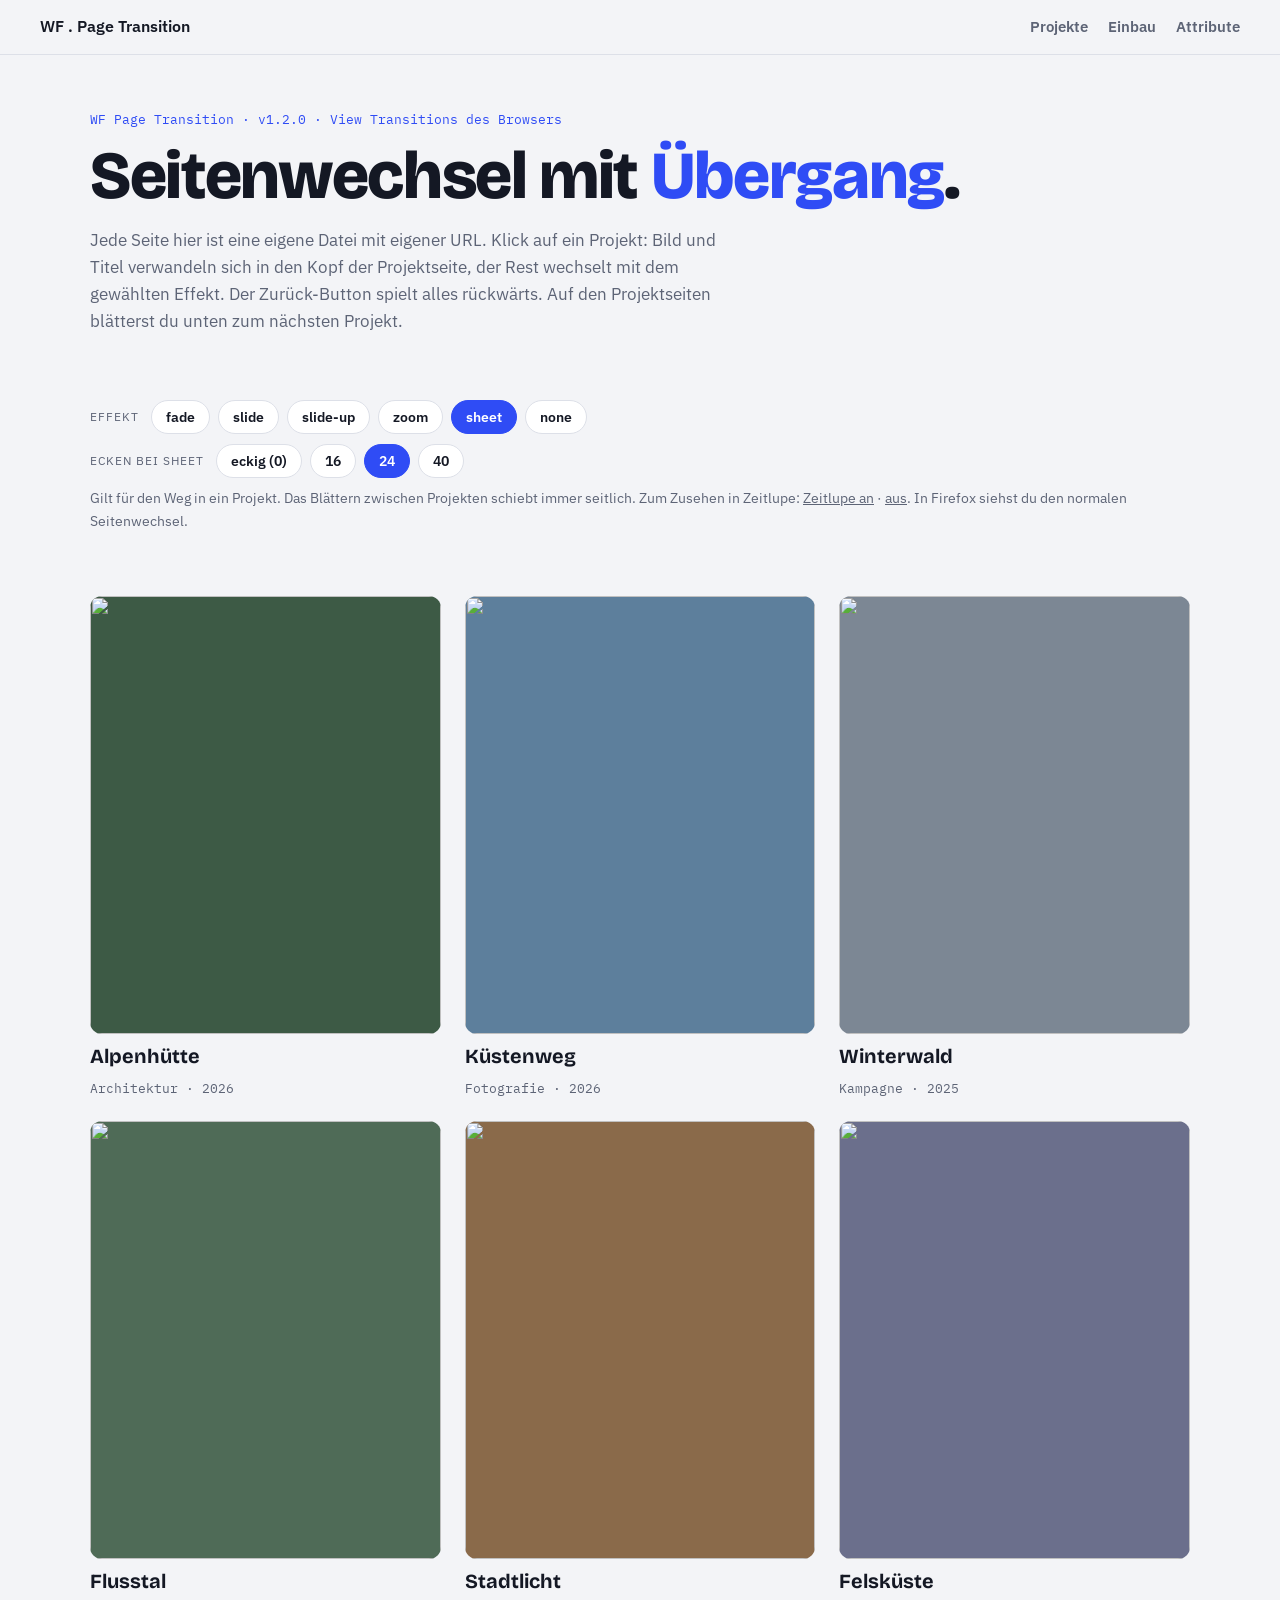
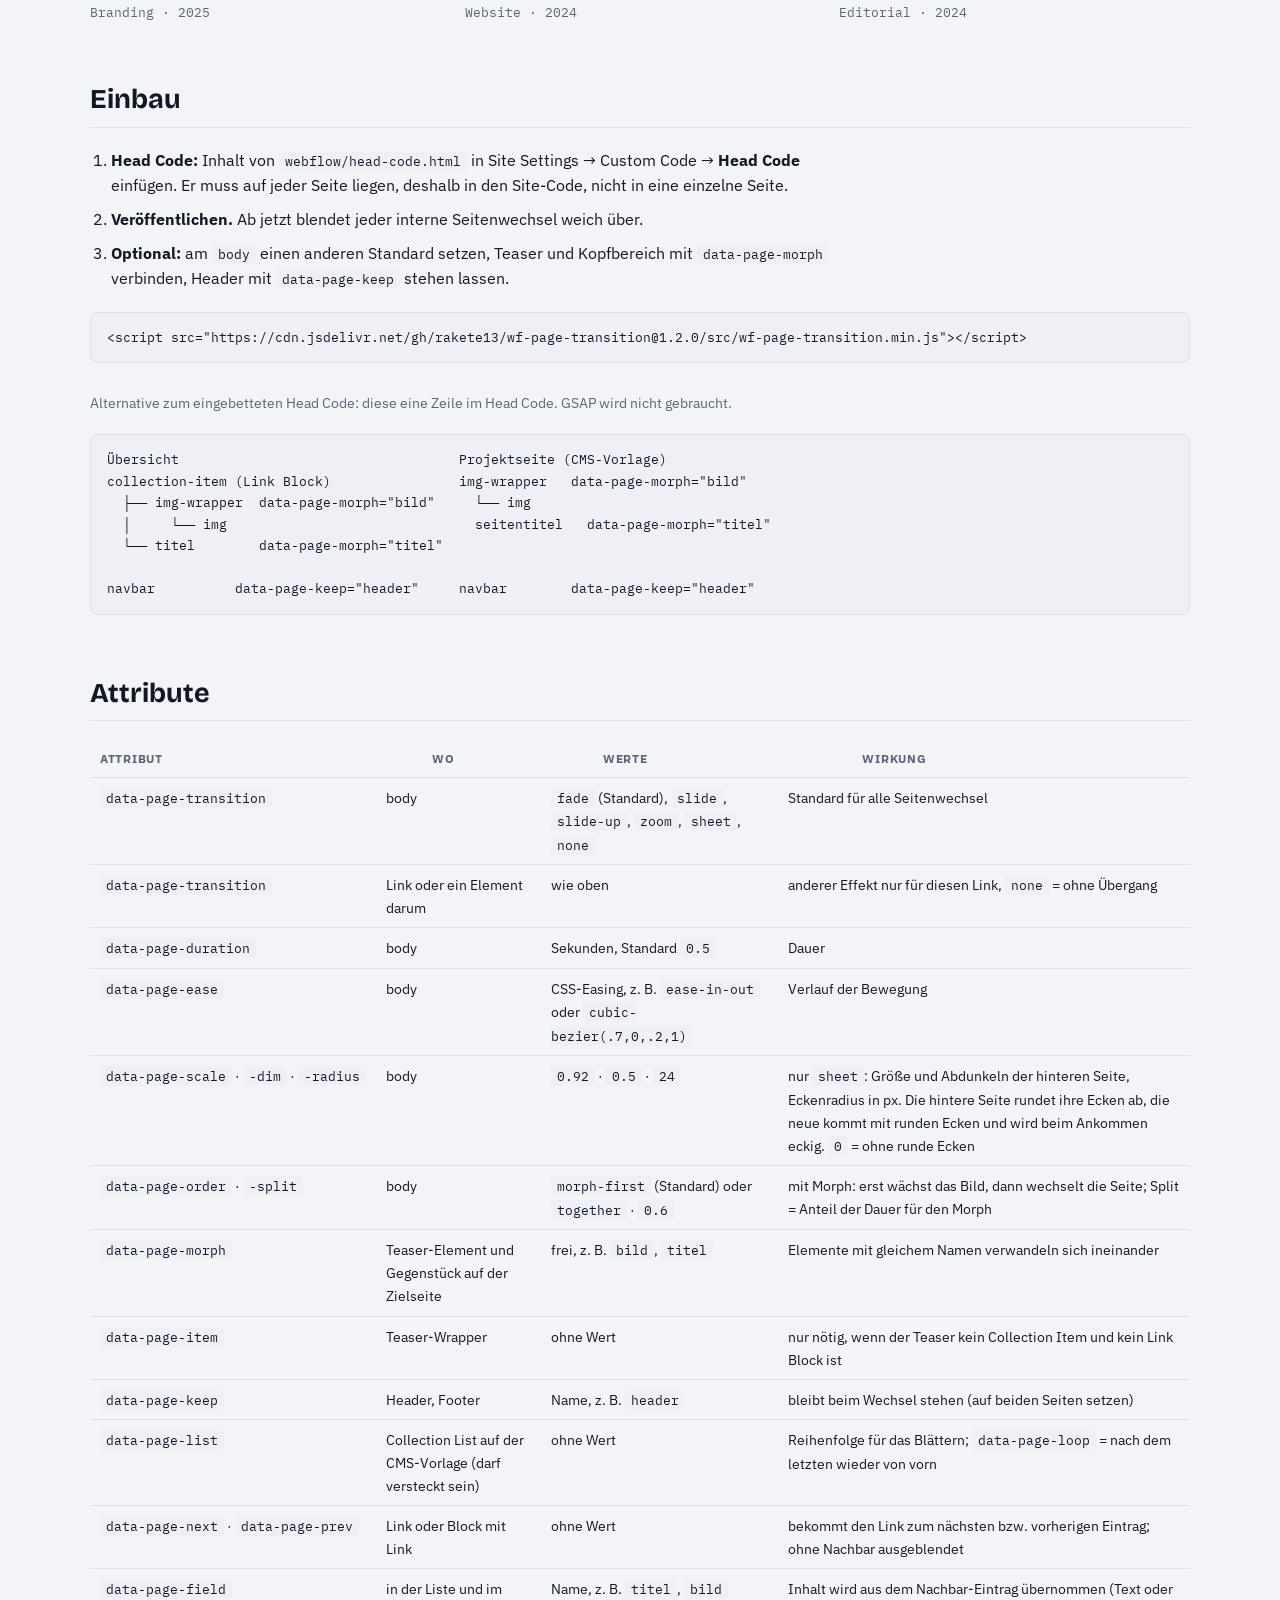
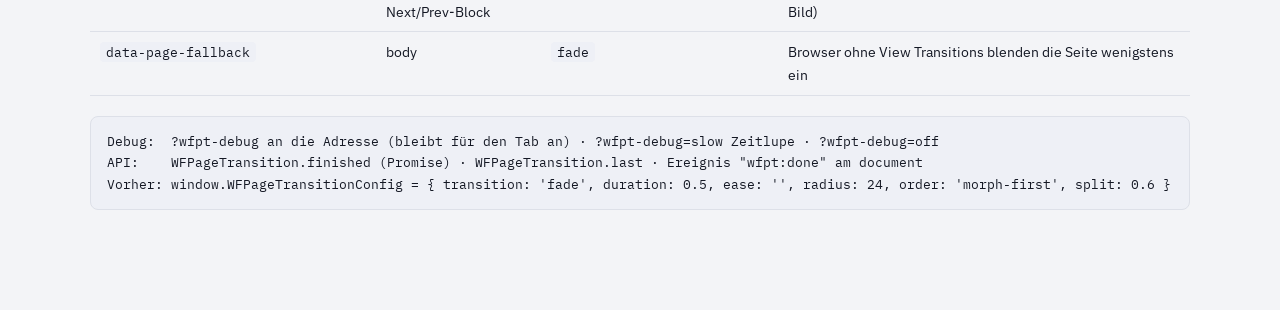
==== docs/index.html @ 8e753d88 "1.2.0: Mit Morph erst das Bild, dann die Seite Vorwärts wächst das Bild über der stehenden alten Sei" ====
<!doctype html>
<html lang="de">
<head>
<meta charset="utf-8">
<meta name="viewport" content="width=device-width, initial-scale=1, viewport-fit=cover">
<title>WF Page Transition</title>
<link rel="preconnect" href="https://fonts.googleapis.com"><link rel="preconnect" href="https://fonts.gstatic.com" crossorigin>
<link rel="stylesheet" href="https://fonts.googleapis.com/css2?family=Bricolage+Grotesque:opsz,wght@12..96,700;12..96,800&family=IBM+Plex+Sans:wght@400;500;600&family=IBM+Plex+Mono:wght@400;500&display=swap">
<link rel="stylesheet" href="demo.css">
<script>try{window.WFPageTransitionConfig={transition:localStorage.getItem('wfpt-demo')||'sheet',radius:localStorage.getItem('wfpt-demo-radius')||'24'}}catch(e){}</script>
<script src="wf-page-transition.min.js"></script>
</head>
<body>
<header class="header" data-page-keep="header">
  <a href="./">WF . Page Transition</a>
  <nav><a href="./">Projekte</a><a href="./#einbau">Einbau</a><a href="./#attribute">Attribute</a></nav>
</header>
<div class="wrap">
  <div class="lead">
    <div class="eyebrow">WF Page Transition · v1.2.0 · View Transitions des Browsers</div>
    <h1>Seitenwechsel mit <em>Übergang</em>.</h1>
    <p>Jede Seite hier ist eine eigene Datei mit eigener URL. Klick auf ein Projekt: Bild und Titel verwandeln sich in den Kopf der Projektseite, der Rest wechselt mit dem gewählten Effekt. Der Zurück-Button spielt alles rückwärts. Auf den Projektseiten blätterst du unten zum nächsten Projekt.</p>
  </div>
  <div>
    <div class="chips" id="chips">
      <span class="label">Effekt</span>
      <button class="chip" data-v="fade" aria-pressed="false">fade</button>
      <button class="chip" data-v="slide" aria-pressed="false">slide</button>
      <button class="chip" data-v="slide-up" aria-pressed="false">slide-up</button>
      <button class="chip" data-v="zoom" aria-pressed="false">zoom</button>
      <button class="chip" data-v="sheet" aria-pressed="false">sheet</button>
      <button class="chip" data-v="none" aria-pressed="false">none</button>
    </div>
    <div class="chips" id="radius" style="margin-top:10px">
      <span class="label">Ecken bei sheet</span>
      <button class="chip" data-v="0" aria-pressed="false">eckig (0)</button>
      <button class="chip" data-v="16" aria-pressed="false">16</button>
      <button class="chip" data-v="24" aria-pressed="false">24</button>
      <button class="chip" data-v="40" aria-pressed="false">40</button>
    </div>
    <p class="note">Gilt für den Weg in ein Projekt. Das Blättern zwischen Projekten schiebt immer seitlich. Zum Zusehen in Zeitlupe: <a href="?wfpt-debug=slow">Zeitlupe an</a> · <a href="?wfpt-debug=off">aus</a>. In Firefox siehst du den normalen Seitenwechsel.</p>
  </div>
  <div class="grid">
    <a class="teaser" href="projekt-1.html">
      <div class="ph" data-page-morph="bild" style="background:#3d5a45"><img src="https://picsum.photos/id/1018/1200/800" alt=""></div>
      <h3 data-page-morph="titel">Alpenhütte</h3>
      <span>Architektur · 2026</span>
    </a>
    <a class="teaser" href="projekt-2.html">
      <div class="ph" data-page-morph="bild" style="background:#5d7f9c"><img src="https://picsum.photos/id/1043/1200/800" alt=""></div>
      <h3 data-page-morph="titel">Küstenweg</h3>
      <span>Fotografie · 2026</span>
    </a>
    <a class="teaser" href="projekt-3.html">
      <div class="ph" data-page-morph="bild" style="background:#7c8794"><img src="https://picsum.photos/id/1036/1200/800" alt=""></div>
      <h3 data-page-morph="titel">Winterwald</h3>
      <span>Kampagne · 2025</span>
    </a>
    <a class="teaser" href="projekt-4.html">
      <div class="ph" data-page-morph="bild" style="background:#4f6b57"><img src="https://picsum.photos/id/1015/1200/800" alt=""></div>
      <h3 data-page-morph="titel">Flusstal</h3>
      <span>Branding · 2025</span>
    </a>
    <a class="teaser" href="projekt-5.html">
      <div class="ph" data-page-morph="bild" style="background:#8a6a4a"><img src="https://picsum.photos/id/1067/1200/800" alt=""></div>
      <h3 data-page-morph="titel">Stadtlicht</h3>
      <span>Website · 2024</span>
    </a>
    <a class="teaser" href="projekt-6.html">
      <div class="ph" data-page-morph="bild" style="background:#6b6f8c"><img src="https://picsum.photos/id/1044/1200/800" alt=""></div>
      <h3 data-page-morph="titel">Felsküste</h3>
      <span>Editorial · 2024</span>
    </a>
  </div>

  <section id="einbau">
    <h2>Einbau</h2>
    <ol class="steps">
      <li><strong>Head Code:</strong> Inhalt von <code>webflow/head-code.html</code> in Site Settings → Custom Code → <strong>Head Code</strong> einfügen. Er muss auf jeder Seite liegen, deshalb in den Site-Code, nicht in eine einzelne Seite.</li>
      <li><strong>Veröffentlichen.</strong> Ab jetzt blendet jeder interne Seitenwechsel weich über.</li>
      <li><strong>Optional:</strong> am <code>body</code> einen anderen Standard setzen, Teaser und Kopfbereich mit <code>data-page-morph</code> verbinden, Header mit <code>data-page-keep</code> stehen lassen.</li>
    </ol>
    <div class="stack">
      <pre>&lt;script src="https://cdn.jsdelivr.net/gh/rakete13/wf-page-transition@1.2.0/src/wf-page-transition.min.js"&gt;&lt;/script&gt;</pre>
      <p class="note">Alternative zum eingebetteten Head Code: diese eine Zeile im Head Code. GSAP wird nicht gebraucht.</p>
      <pre>Übersicht                                   Projektseite (CMS-Vorlage)
collection-item (Link Block)                img-wrapper   data-page-morph="bild"
  ├── img-wrapper  data-page-morph="bild"     └── img
  │     └── img                               seitentitel   data-page-morph="titel"
  └── titel        data-page-morph="titel"

navbar          data-page-keep="header"     navbar        data-page-keep="header"</pre>
    </div>
  </section>

  <section id="attribute">
    <h2>Attribute</h2>
    <div class="stack">
    <table>
      <thead><tr><th>Attribut</th><th>Wo</th><th>Werte</th><th>Wirkung</th></tr></thead>
      <tbody>
        <tr><td><code>data-page-transition</code></td><td>body</td><td><code>fade</code> (Standard), <code>slide</code>, <code>slide-up</code>, <code>zoom</code>, <code>sheet</code>, <code>none</code></td><td>Standard für alle Seitenwechsel</td></tr>
        <tr><td><code>data-page-transition</code></td><td>Link oder ein Element darum</td><td>wie oben</td><td>anderer Effekt nur für diesen Link, <code>none</code> = ohne Übergang</td></tr>
        <tr><td><code>data-page-duration</code></td><td>body</td><td>Sekunden, Standard <code>0.5</code></td><td>Dauer</td></tr>
        <tr><td><code>data-page-ease</code></td><td>body</td><td>CSS-Easing, z. B. <code>ease-in-out</code> oder <code>cubic-bezier(.7,0,.2,1)</code></td><td>Verlauf der Bewegung</td></tr>
        <tr><td><code>data-page-scale</code> · <code>-dim</code> · <code>-radius</code></td><td>body</td><td><code>0.92</code> · <code>0.5</code> · <code>24</code></td><td>nur <code>sheet</code>: Größe und Abdunkeln der hinteren Seite, Eckenradius in px. Die hintere Seite rundet ihre Ecken ab, die neue kommt mit runden Ecken und wird beim Ankommen eckig. <code>0</code> = ohne runde Ecken</td></tr>
        <tr><td><code>data-page-order</code> · <code>-split</code></td><td>body</td><td><code>morph-first</code> (Standard) oder <code>together</code> · <code>0.6</code></td><td>mit Morph: erst wächst das Bild, dann wechselt die Seite; Split = Anteil der Dauer für den Morph</td></tr>
        <tr><td><code>data-page-morph</code></td><td>Teaser-Element und Gegenstück auf der Zielseite</td><td>frei, z. B. <code>bild</code>, <code>titel</code></td><td>Elemente mit gleichem Namen verwandeln sich ineinander</td></tr>
        <tr><td><code>data-page-item</code></td><td>Teaser-Wrapper</td><td>ohne Wert</td><td>nur nötig, wenn der Teaser kein Collection Item und kein Link Block ist</td></tr>
        <tr><td><code>data-page-keep</code></td><td>Header, Footer</td><td>Name, z. B. <code>header</code></td><td>bleibt beim Wechsel stehen (auf beiden Seiten setzen)</td></tr>
        <tr><td><code>data-page-list</code></td><td>Collection List auf der CMS-Vorlage (darf versteckt sein)</td><td>ohne Wert</td><td>Reihenfolge für das Blättern; <code>data-page-loop</code> = nach dem letzten wieder von vorn</td></tr>
        <tr><td><code>data-page-next</code> · <code>data-page-prev</code></td><td>Link oder Block mit Link</td><td>ohne Wert</td><td>bekommt den Link zum nächsten bzw. vorherigen Eintrag; ohne Nachbar ausgeblendet</td></tr>
        <tr><td><code>data-page-field</code></td><td>in der Liste und im Next/Prev-Block</td><td>Name, z. B. <code>titel</code>, <code>bild</code></td><td>Inhalt wird aus dem Nachbar-Eintrag übernommen (Text oder Bild)</td></tr>
        <tr><td><code>data-page-fallback</code></td><td>body</td><td><code>fade</code></td><td>Browser ohne View Transitions blenden die Seite wenigstens ein</td></tr>
      </tbody>
    </table>
    <pre>Debug:  ?wfpt-debug an die Adresse (bleibt für den Tab an) · ?wfpt-debug=slow Zeitlupe · ?wfpt-debug=off
API:    WFPageTransition.finished (Promise) · WFPageTransition.last · Ereignis "wfpt:done" am document
Vorher: window.WFPageTransitionConfig = { transition: 'fade', duration: 0.5, ease: '', radius: 24, order: 'morph-first', split: 0.6 }</pre>
    </div>
  </section>
</div>
<script>
(() => {
  const cur = (window.WFPageTransition && WFPageTransition.config.transition) || 'sheet';
  const chips = document.getElementById('chips');
  const mark = (v) => chips.querySelectorAll('.chip').forEach((c) => c.setAttribute('aria-pressed', String(c.dataset.v === v)));
  mark(cur);
  chips.addEventListener('click', (e) => {
    const b = e.target.closest('.chip');
    if (!b) return;
    try { localStorage.setItem('wfpt-demo', b.dataset.v); } catch (_) {}
    if (window.WFPageTransition) WFPageTransition.config.transition = b.dataset.v;
    mark(b.dataset.v);
  });
  const rad = document.getElementById('radius');
  const markR = (v) => rad.querySelectorAll('.chip').forEach((c) => c.setAttribute('aria-pressed', String(c.dataset.v === String(v))));
  markR((window.WFPageTransition && WFPageTransition.config.radius) || '24');
  rad.addEventListener('click', (e) => {
    const b = e.target.closest('.chip');
    if (!b) return;
    try { localStorage.setItem('wfpt-demo-radius', b.dataset.v); } catch (_) {}
    if (window.WFPageTransition) WFPageTransition.config.radius = b.dataset.v;
    markR(b.dataset.v);
  });
})();
</script>
</body>
</html>
---- docs/demo.css ----
:root { --bg:#f3f4f7; --surface:#fff; --ink:#141824; --muted:#5d6476; --line:#dde0e8; --accent:#2f4cf5; --code:#eef0f6;
  --display:"Bricolage Grotesque","Helvetica Neue",Arial,sans-serif; --body:"IBM Plex Sans","Helvetica Neue",Arial,sans-serif; --mono:"IBM Plex Mono",ui-monospace,Menlo,monospace; }
@media (prefers-color-scheme: dark) { :root { --bg:#0f121a; --surface:#171b26; --ink:#e8eaf2; --muted:#9aa1b4; --line:#272d3b; --accent:#7f93ff; --code:#1d2230; color-scheme:dark; } }
* { box-sizing:border-box; }
body { margin:0; background:var(--bg); color:var(--ink); font:16px/1.6 var(--body); }
a { color:inherit; }
h1,h2,h3 { font-family:var(--display); line-height:1.08; margin:0; text-wrap:balance; }
code,pre { font-family:var(--mono); font-size:.84rem; }
p code, td code, li code { background:var(--code); padding:1px 6px; border-radius:4px; }
pre { background:var(--code); border:1px solid var(--line); border-radius:8px; padding:14px 16px; overflow-x:auto; margin:0; }
img { display:block; max-width:100%; color:transparent; }
.header { position:fixed; inset:0 0 auto 0; z-index:10; display:flex; justify-content:space-between; align-items:center; padding:14px clamp(16px,4vw,40px);
  background:color-mix(in srgb, var(--bg) 82%, transparent); backdrop-filter:blur(10px); border-bottom:1px solid var(--line); font-weight:600; }
.header a { text-decoration:none; } .header nav { display:flex; gap:20px; font-size:.92rem; color:var(--muted); }
.wrap { max-width:1180px; margin:0 auto; padding:110px clamp(16px,4vw,40px) 100px; display:grid; gap:64px; }
.eyebrow { font-family:var(--mono); font-size:.8rem; color:var(--accent); }
.lead h1 { font-size:clamp(2.4rem,6vw,4.2rem); font-weight:800; letter-spacing:-.02em; margin:10px 0 14px; } .lead h1 em { font-style:normal; color:var(--accent); }
.lead p { max-width:64ch; color:var(--muted); margin:0; font-size:1.06rem; }
.chips { display:flex; flex-wrap:wrap; gap:8px; align-items:center; }
.chips .label { font-size:.78rem; color:var(--muted); text-transform:uppercase; letter-spacing:.08em; margin-right:4px; }
.chip { border:1px solid var(--line); background:var(--surface); color:var(--ink); border-radius:999px; padding:7px 14px; font:600 .85rem var(--body); cursor:pointer; }
.chip[aria-pressed="true"] { background:var(--accent); color:#fff; border-color:var(--accent); }
.note { color:var(--muted); font-size:.9rem; margin:8px 0 0; }
.grid { display:grid; grid-template-columns:repeat(3,minmax(0,1fr)); gap:24px; }
@media (max-width:900px) { .grid { grid-template-columns:repeat(2,minmax(0,1fr)); } } @media (max-width:560px) { .grid { grid-template-columns:1fr; } }
.teaser { display:grid; gap:12px; text-decoration:none; }
.teaser .ph { aspect-ratio:4/5; border-radius:12px; overflow:hidden; }
.teaser img { width:100%; height:100%; object-fit:cover; }
.teaser h3 { font-size:1.25rem; justify-self:start; } .teaser span { color:var(--muted); font:.8rem var(--mono); }
section > h2 { font-size:1.7rem; border-bottom:1px solid var(--line); padding-bottom:12px; margin-bottom:20px; }
table { border-collapse:collapse; width:100%; font-size:.9rem; display:block; overflow-x:auto; } tbody,thead { display:table; width:100%; }
th,td { text-align:left; padding:8px 10px; border-bottom:1px solid var(--line); vertical-align:top; } th { color:var(--muted); font-size:.76rem; text-transform:uppercase; letter-spacing:.06em; }
td:first-child { white-space:nowrap; }
ol.steps { margin:0 0 20px; padding-left:1.3em; display:grid; gap:8px; max-width:74ch; }
.stack { display:grid; gap:20px; }
/* Projektseite */
.hero { height:min(68vh,620px); margin-top:57px; overflow:hidden; } .hero img { width:100%; height:100%; object-fit:cover; }
.article { max-width:820px; margin:0 auto; padding:48px clamp(16px,4vw,40px) 80px; display:grid; gap:22px; }
.article h1 { font-size:clamp(2.4rem,7vw,4.6rem); font-weight:800; letter-spacing:-.02em; justify-self:start; }
.article p { margin:0; color:var(--muted); font-size:1.08rem; }
.back { font:.85rem var(--mono); color:var(--accent); text-decoration:none; }
.pager { display:grid; grid-template-columns:1fr; gap:16px; padding:0 clamp(16px,4vw,40px) 100px; max-width:1180px; margin:0 auto; }
.prev { justify-self:start; text-decoration:none; color:var(--muted); font-size:.95rem; }
.next { position:relative; display:block; border-radius:14px; overflow:hidden; text-decoration:none; color:#fff; height:min(46vh,380px); }
.next img { width:100%; height:100%; object-fit:cover; }
.next .cap { position:absolute; inset:auto 0 0 0; padding:28px; display:grid; gap:4px; justify-items:start; background:linear-gradient(transparent, rgba(0,0,0,.6)); }
.next .cap small { font:.8rem var(--mono); opacity:.85; } .next .cap strong { font:800 clamp(1.8rem,5vw,3rem)/1 var(--display); }
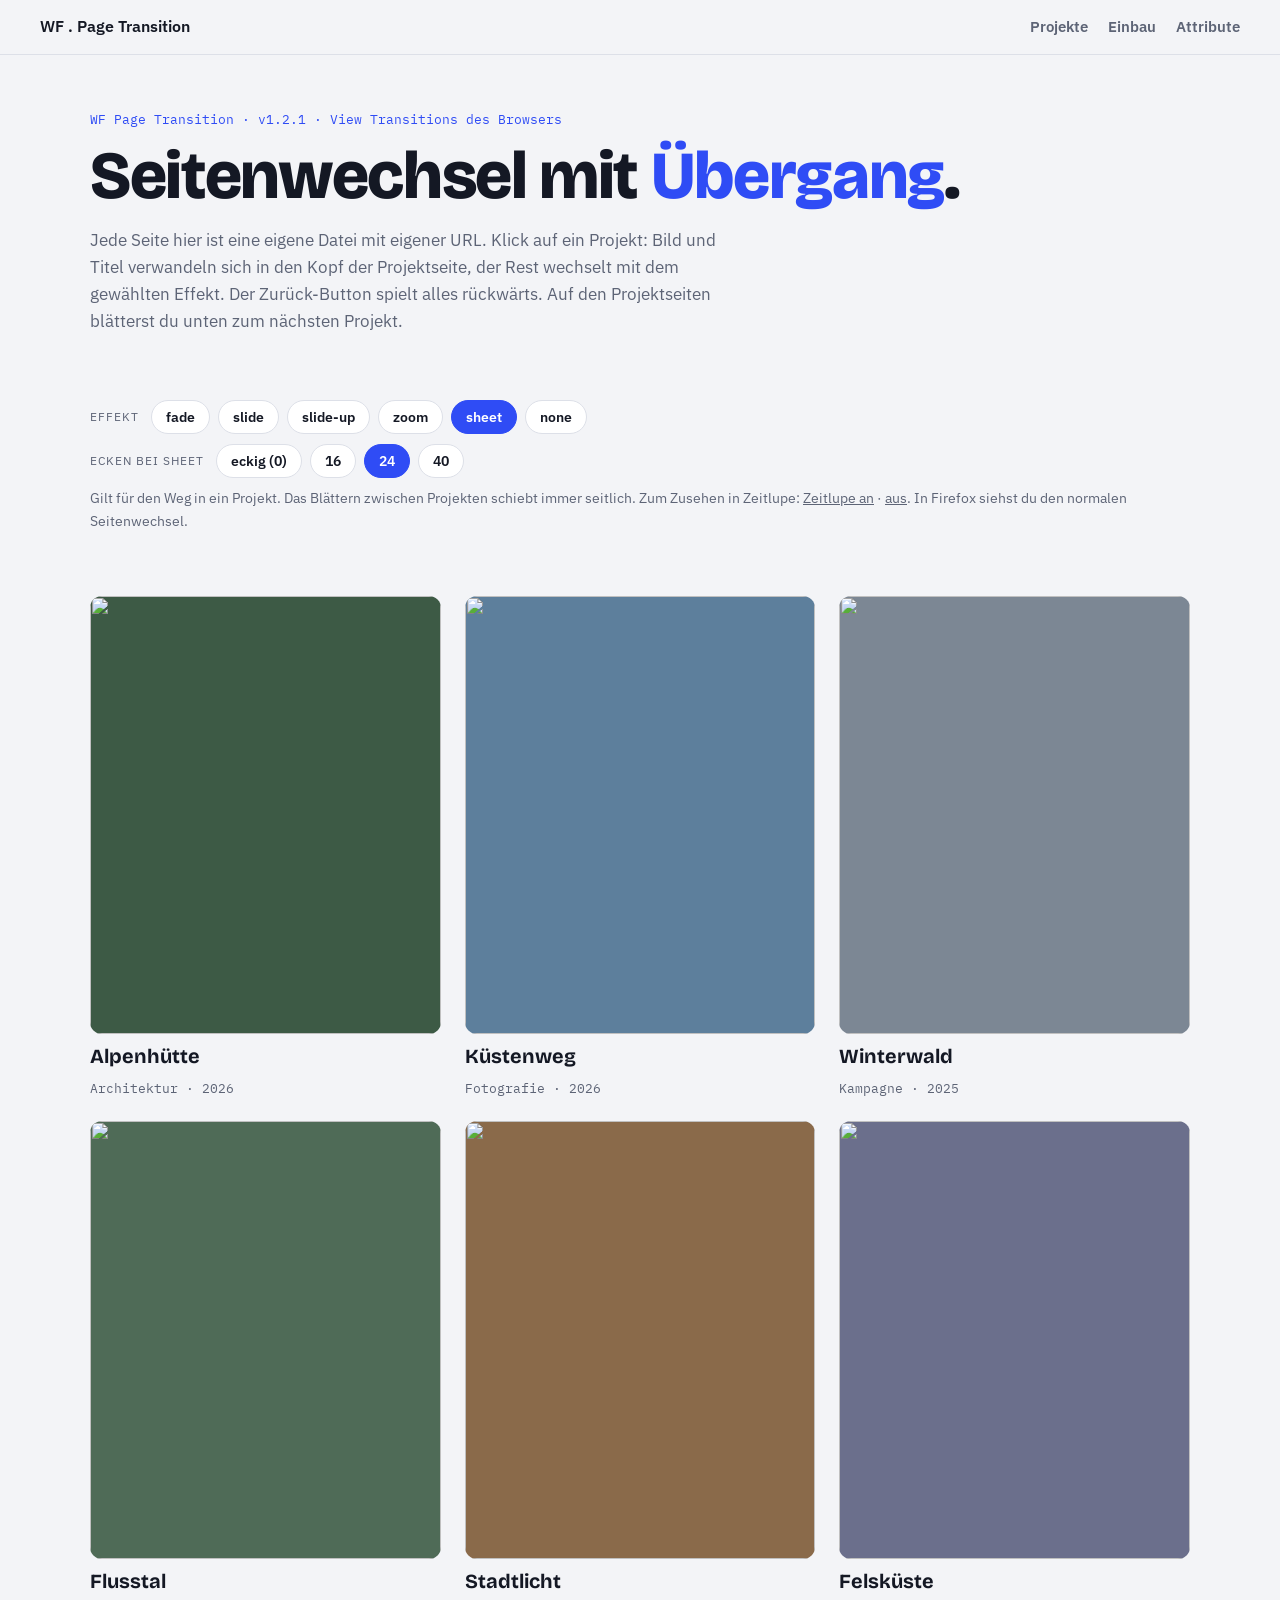
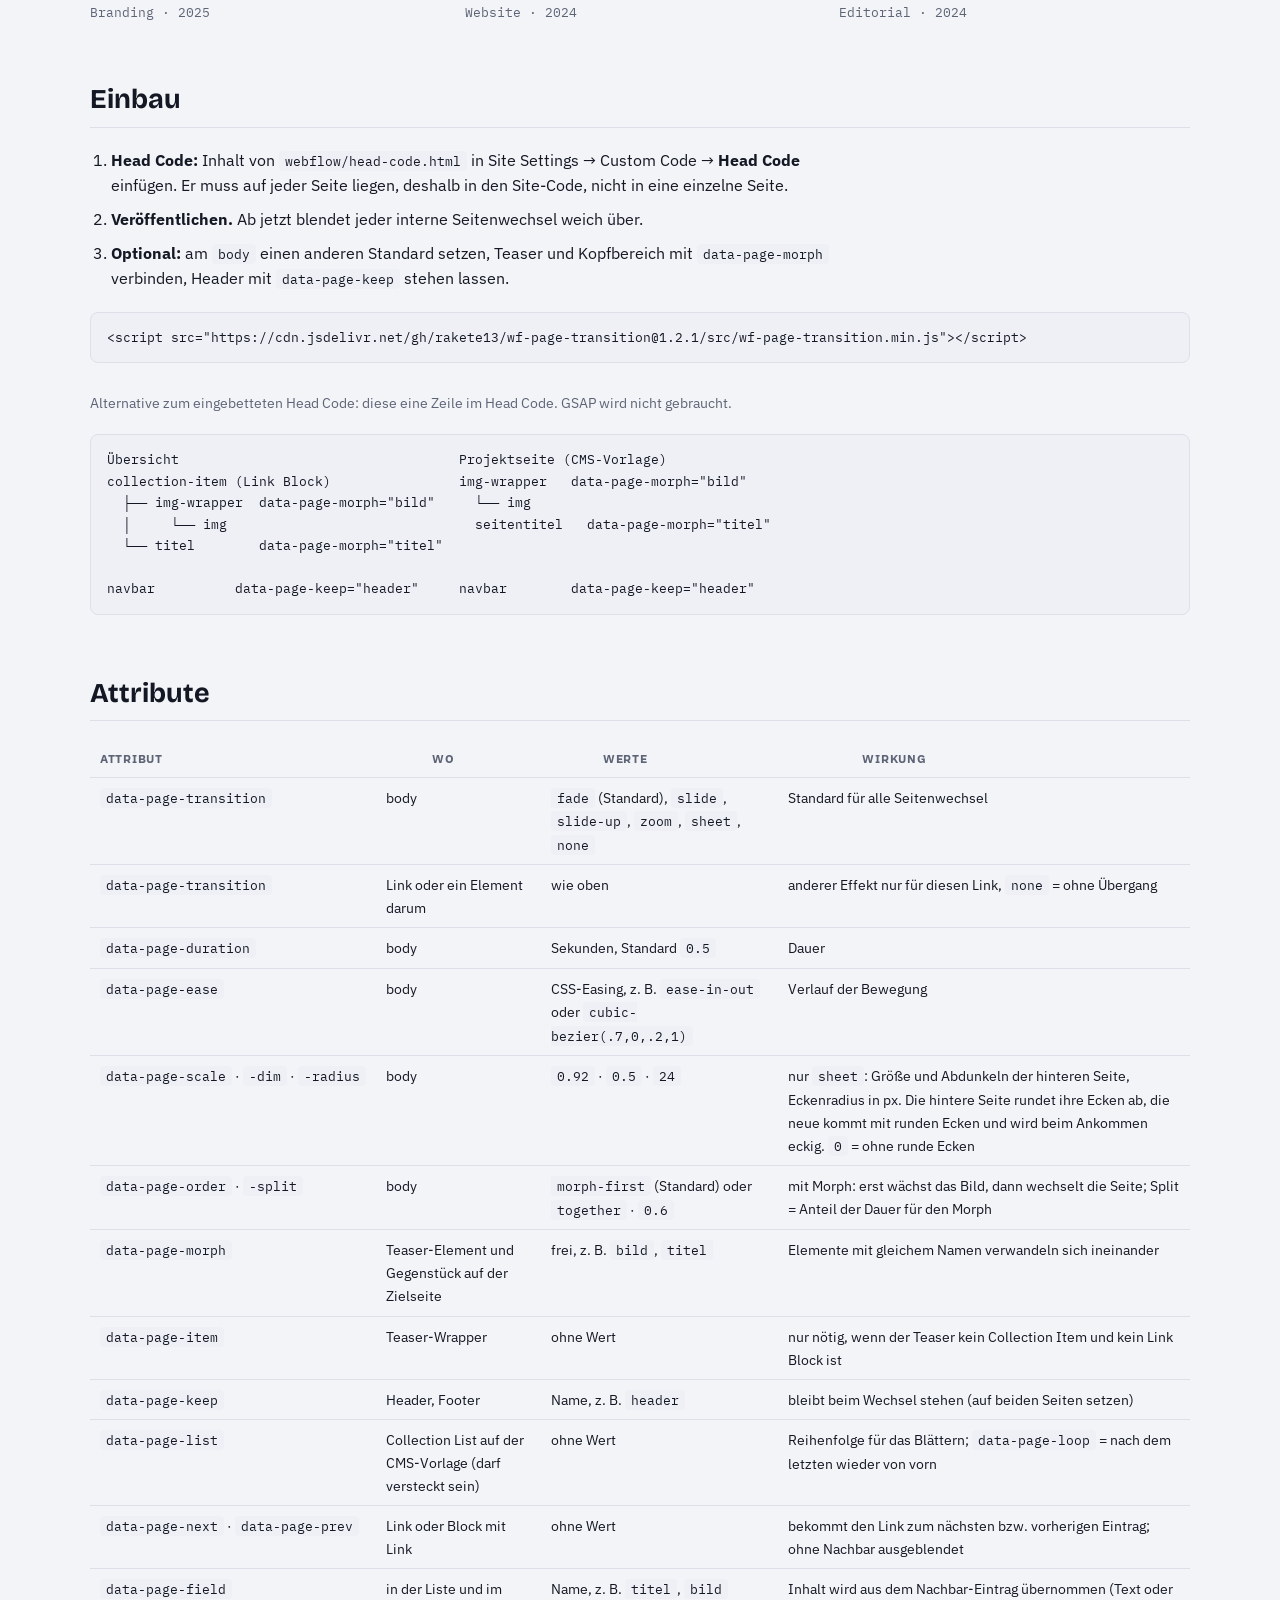
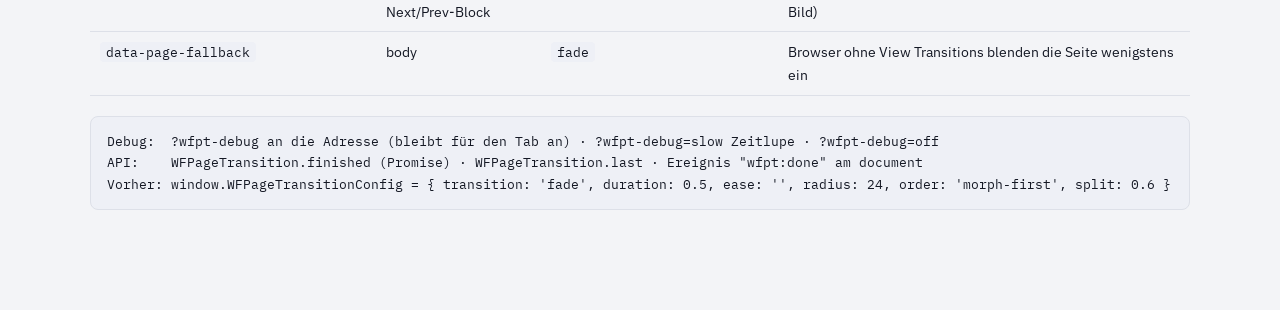
==== commit e5503c30: "1.2.1: gleicher Stand wie 1.2.0, neue Versionsnummer für jsDelivr jsDelivr liefert unter @1.2.0 eine" ====
--- a/docs/index.html
+++ b/docs/index.html
@@ -17,7 +17,7 @@
 </header>
 <div class="wrap">
   <div class="lead">
-    <div class="eyebrow">WF Page Transition · v1.2.0 · View Transitions des Browsers</div>
+    <div class="eyebrow">WF Page Transition · v1.2.1 · View Transitions des Browsers</div>
     <h1>Seitenwechsel mit <em>Übergang</em>.</h1>
     <p>Jede Seite hier ist eine eigene Datei mit eigener URL. Klick auf ein Projekt: Bild und Titel verwandeln sich in den Kopf der Projektseite, der Rest wechselt mit dem gewählten Effekt. Der Zurück-Button spielt alles rückwärts. Auf den Projektseiten blätterst du unten zum nächsten Projekt.</p>
   </div>
@@ -81,7 +81,7 @@
       <li><strong>Optional:</strong> am <code>body</code> einen anderen Standard setzen, Teaser und Kopfbereich mit <code>data-page-morph</code> verbinden, Header mit <code>data-page-keep</code> stehen lassen.</li>
     </ol>
     <div class="stack">
-      <pre>&lt;script src="https://cdn.jsdelivr.net/gh/rakete13/wf-page-transition@1.2.0/src/wf-page-transition.min.js"&gt;&lt;/script&gt;</pre>
+      <pre>&lt;script src="https://cdn.jsdelivr.net/gh/rakete13/wf-page-transition@1.2.1/src/wf-page-transition.min.js"&gt;&lt;/script&gt;</pre>
       <p class="note">Alternative zum eingebetteten Head Code: diese eine Zeile im Head Code. GSAP wird nicht gebraucht.</p>
       <pre>Übersicht                                   Projektseite (CMS-Vorlage)
 collection-item (Link Block)                img-wrapper   data-page-morph="bild"
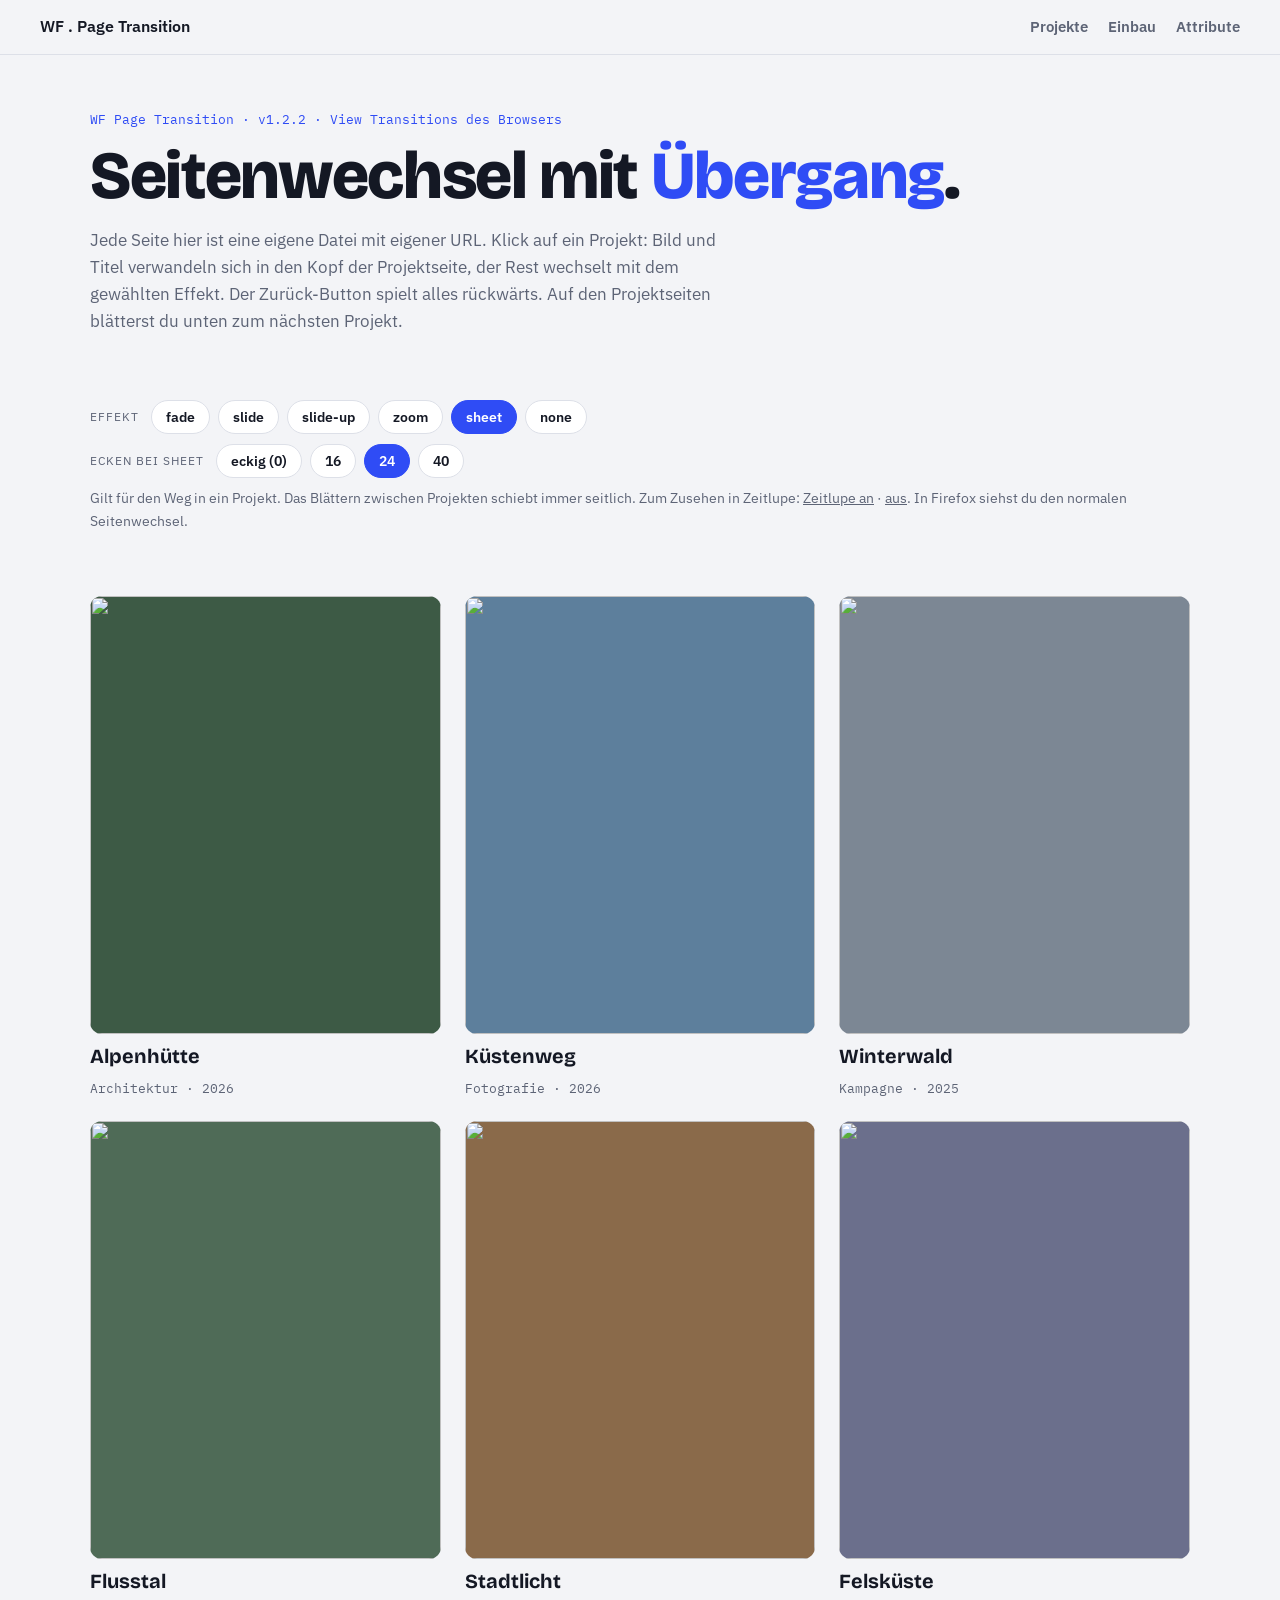
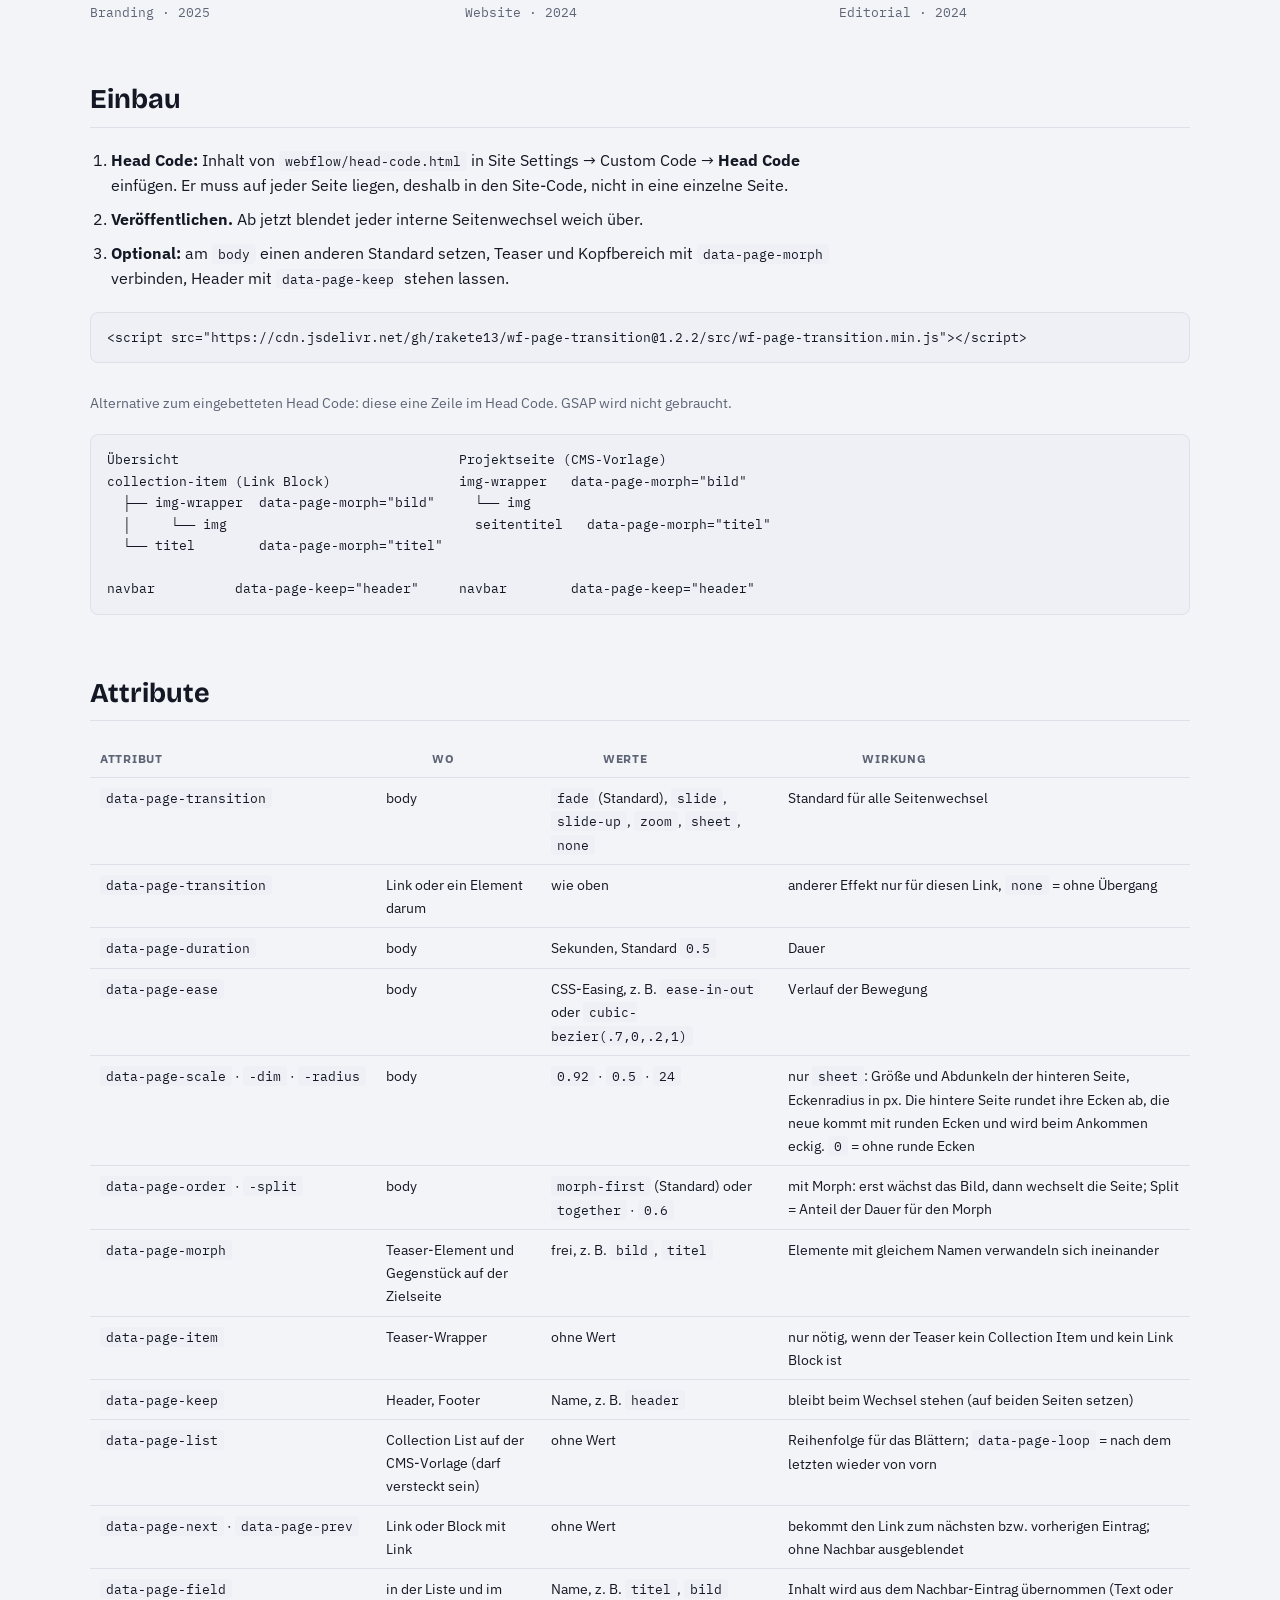
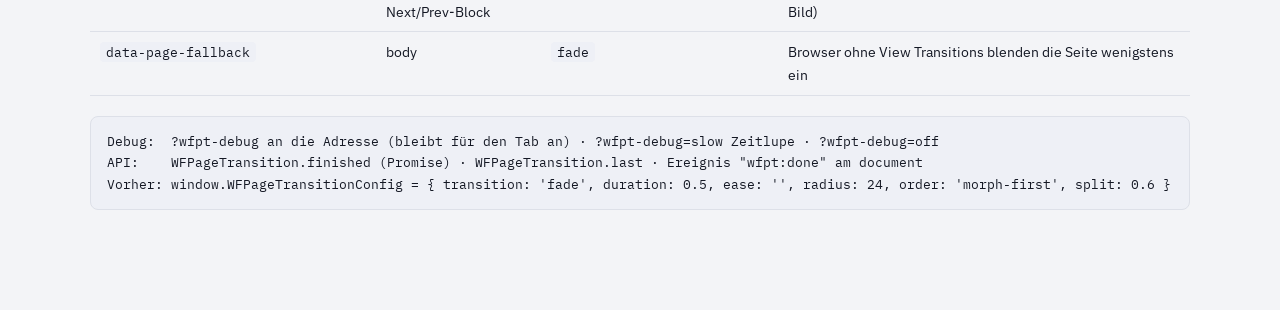
==== commit 6a7f9edf: "1.2.2: Morph-Bilder überdecken statt überblenden, auf das Zielbild warten Das alte Bild bleibt beim " ====
--- a/docs/index.html
+++ b/docs/index.html
@@ -17,7 +17,7 @@
 </header>
 <div class="wrap">
   <div class="lead">
-    <div class="eyebrow">WF Page Transition · v1.2.1 · View Transitions des Browsers</div>
+    <div class="eyebrow">WF Page Transition · v1.2.2 · View Transitions des Browsers</div>
     <h1>Seitenwechsel mit <em>Übergang</em>.</h1>
     <p>Jede Seite hier ist eine eigene Datei mit eigener URL. Klick auf ein Projekt: Bild und Titel verwandeln sich in den Kopf der Projektseite, der Rest wechselt mit dem gewählten Effekt. Der Zurück-Button spielt alles rückwärts. Auf den Projektseiten blätterst du unten zum nächsten Projekt.</p>
   </div>
@@ -81,7 +81,7 @@
       <li><strong>Optional:</strong> am <code>body</code> einen anderen Standard setzen, Teaser und Kopfbereich mit <code>data-page-morph</code> verbinden, Header mit <code>data-page-keep</code> stehen lassen.</li>
     </ol>
     <div class="stack">
-      <pre>&lt;script src="https://cdn.jsdelivr.net/gh/rakete13/wf-page-transition@1.2.1/src/wf-page-transition.min.js"&gt;&lt;/script&gt;</pre>
+      <pre>&lt;script src="https://cdn.jsdelivr.net/gh/rakete13/wf-page-transition@1.2.2/src/wf-page-transition.min.js"&gt;&lt;/script&gt;</pre>
       <p class="note">Alternative zum eingebetteten Head Code: diese eine Zeile im Head Code. GSAP wird nicht gebraucht.</p>
       <pre>Übersicht                                   Projektseite (CMS-Vorlage)
 collection-item (Link Block)                img-wrapper   data-page-morph="bild"
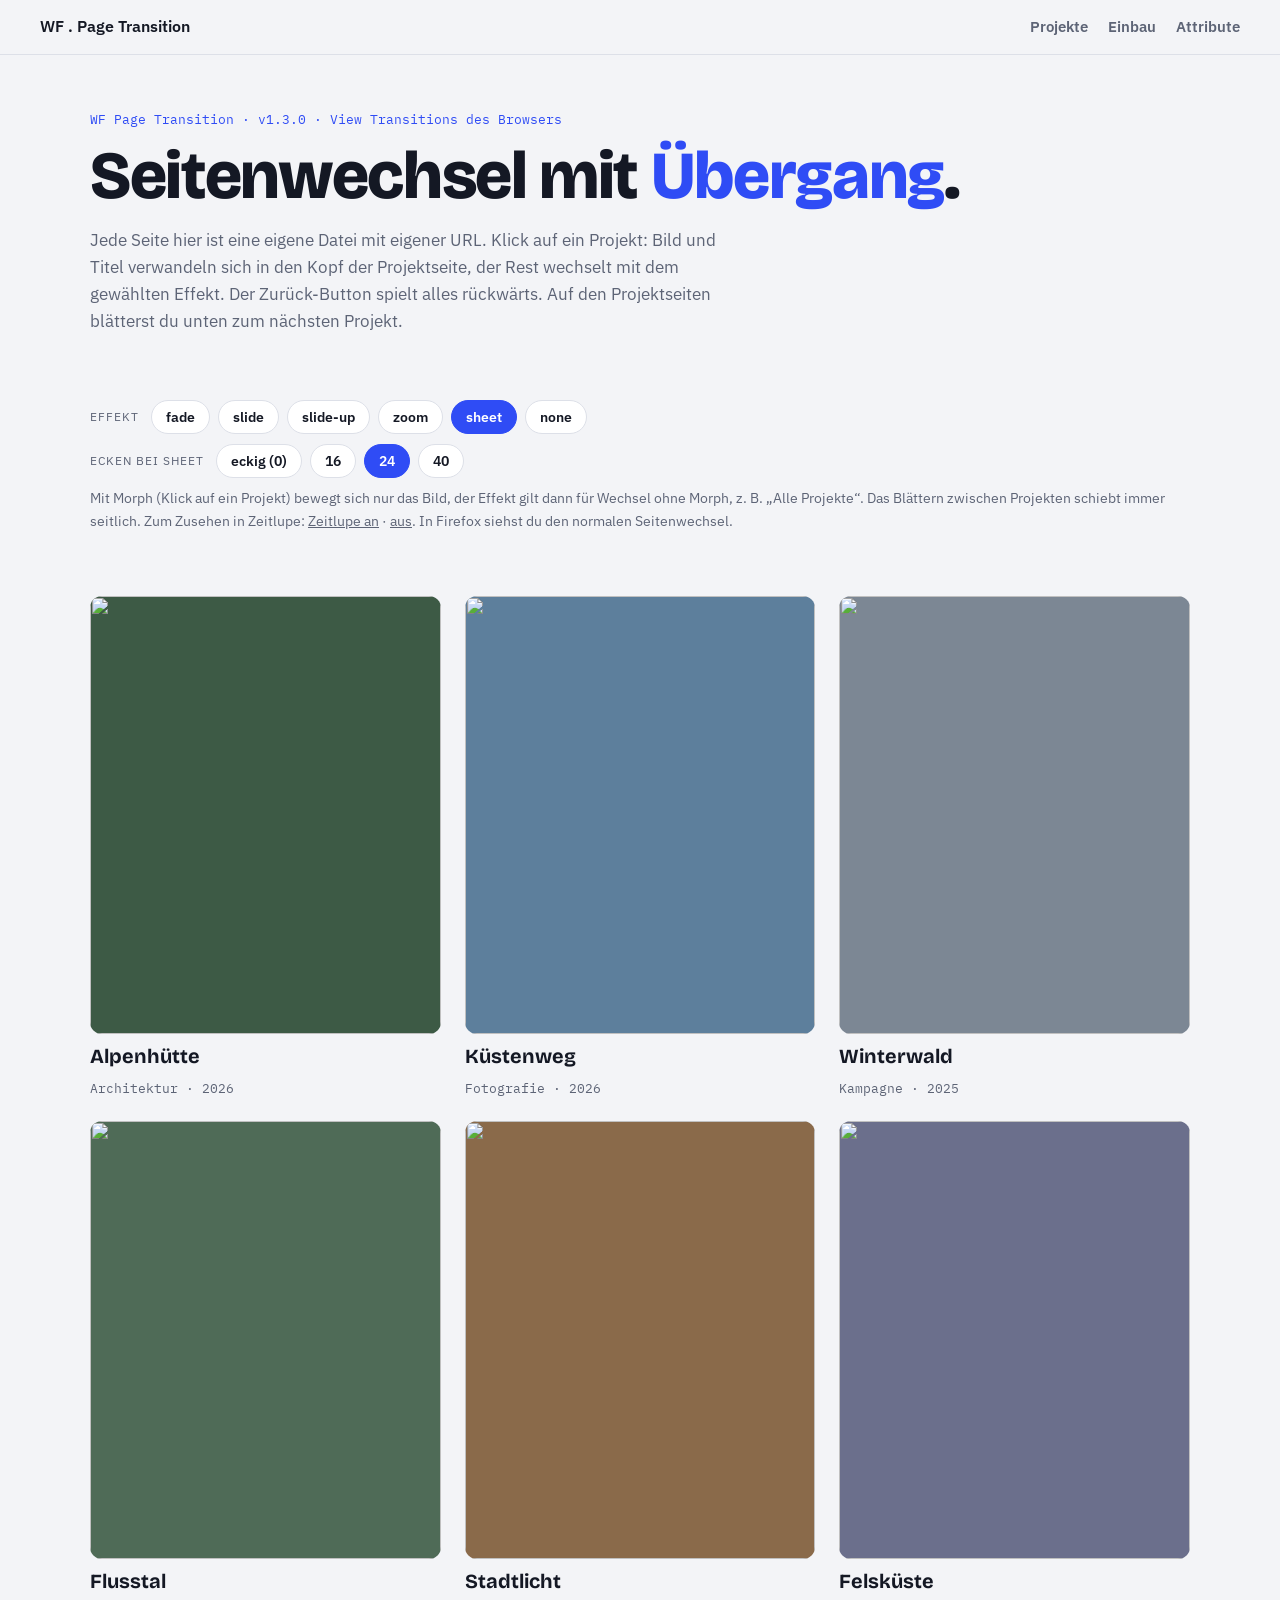
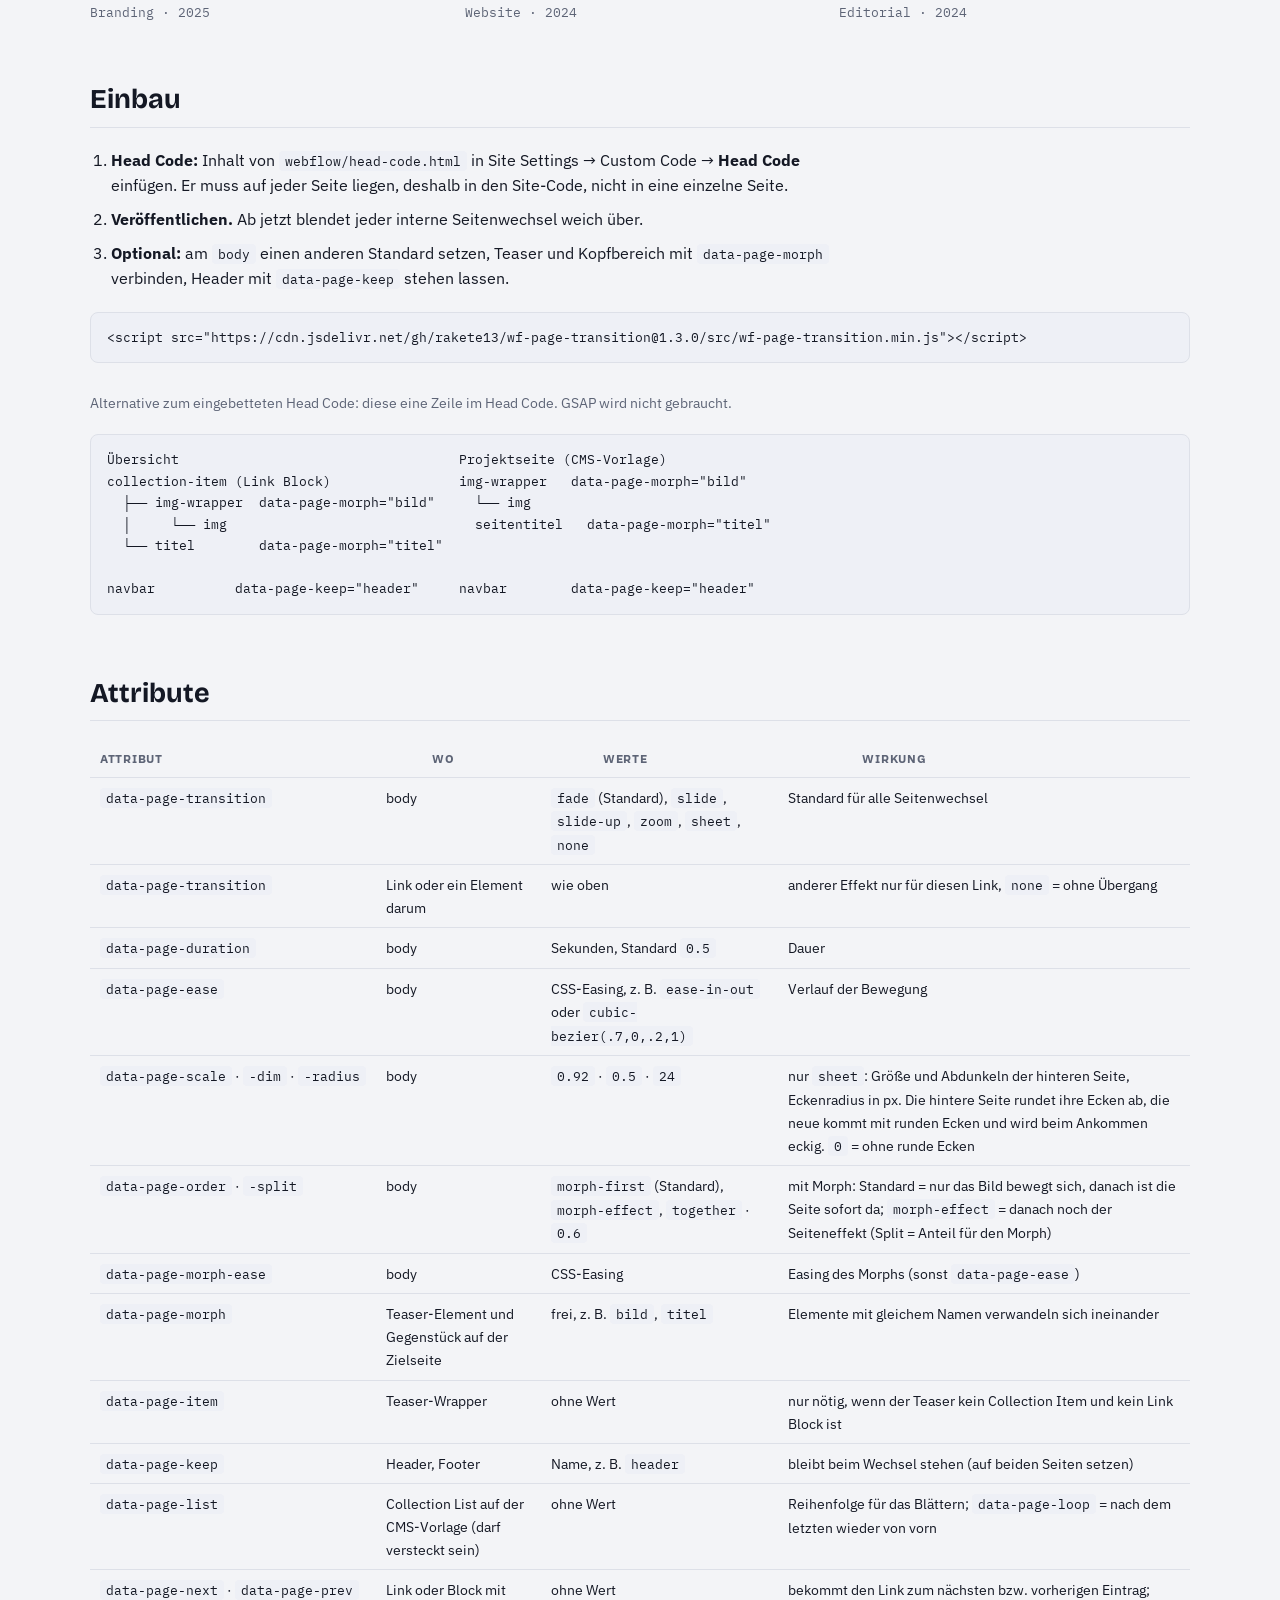
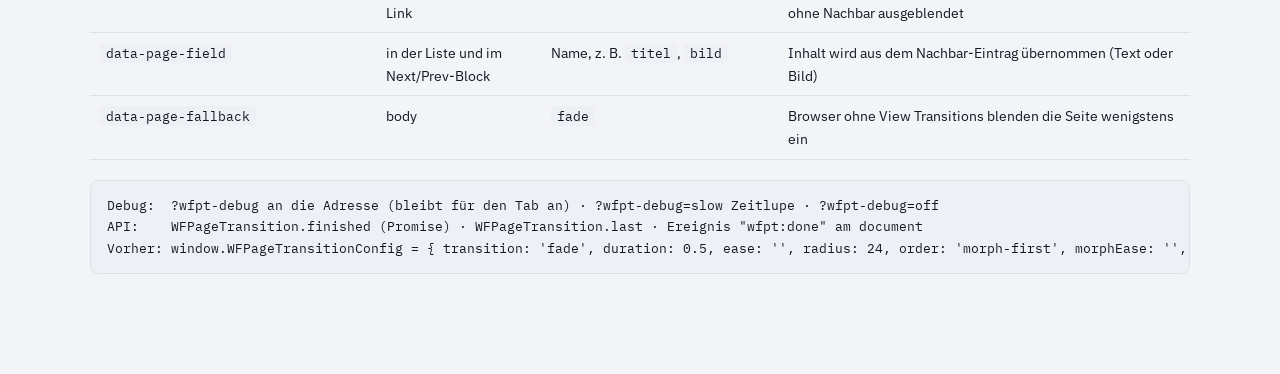
==== commit 6ad27129: "1.3.0: Mit Morph bewegt sich nur das Bild, danach ist die Seite sofort da order 'morph-first' (Stand" ====
--- a/docs/index.html
+++ b/docs/index.html
@@ -17,7 +17,7 @@
 </header>
 <div class="wrap">
   <div class="lead">
-    <div class="eyebrow">WF Page Transition · v1.2.2 · View Transitions des Browsers</div>
+    <div class="eyebrow">WF Page Transition · v1.3.0 · View Transitions des Browsers</div>
     <h1>Seitenwechsel mit <em>Übergang</em>.</h1>
     <p>Jede Seite hier ist eine eigene Datei mit eigener URL. Klick auf ein Projekt: Bild und Titel verwandeln sich in den Kopf der Projektseite, der Rest wechselt mit dem gewählten Effekt. Der Zurück-Button spielt alles rückwärts. Auf den Projektseiten blätterst du unten zum nächsten Projekt.</p>
   </div>
@@ -38,7 +38,7 @@
       <button class="chip" data-v="24" aria-pressed="false">24</button>
       <button class="chip" data-v="40" aria-pressed="false">40</button>
     </div>
-    <p class="note">Gilt für den Weg in ein Projekt. Das Blättern zwischen Projekten schiebt immer seitlich. Zum Zusehen in Zeitlupe: <a href="?wfpt-debug=slow">Zeitlupe an</a> · <a href="?wfpt-debug=off">aus</a>. In Firefox siehst du den normalen Seitenwechsel.</p>
+    <p class="note">Mit Morph (Klick auf ein Projekt) bewegt sich nur das Bild, der Effekt gilt dann für Wechsel ohne Morph, z. B. „Alle Projekte“. Das Blättern zwischen Projekten schiebt immer seitlich. Zum Zusehen in Zeitlupe: <a href="?wfpt-debug=slow">Zeitlupe an</a> · <a href="?wfpt-debug=off">aus</a>. In Firefox siehst du den normalen Seitenwechsel.</p>
   </div>
   <div class="grid">
     <a class="teaser" href="projekt-1.html">
@@ -81,7 +81,7 @@
       <li><strong>Optional:</strong> am <code>body</code> einen anderen Standard setzen, Teaser und Kopfbereich mit <code>data-page-morph</code> verbinden, Header mit <code>data-page-keep</code> stehen lassen.</li>
     </ol>
     <div class="stack">
-      <pre>&lt;script src="https://cdn.jsdelivr.net/gh/rakete13/wf-page-transition@1.2.2/src/wf-page-transition.min.js"&gt;&lt;/script&gt;</pre>
+      <pre>&lt;script src="https://cdn.jsdelivr.net/gh/rakete13/wf-page-transition@1.3.0/src/wf-page-transition.min.js"&gt;&lt;/script&gt;</pre>
       <p class="note">Alternative zum eingebetteten Head Code: diese eine Zeile im Head Code. GSAP wird nicht gebraucht.</p>
       <pre>Übersicht                                   Projektseite (CMS-Vorlage)
 collection-item (Link Block)                img-wrapper   data-page-morph="bild"
@@ -104,7 +104,8 @@
         <tr><td><code>data-page-duration</code></td><td>body</td><td>Sekunden, Standard <code>0.5</code></td><td>Dauer</td></tr>
         <tr><td><code>data-page-ease</code></td><td>body</td><td>CSS-Easing, z. B. <code>ease-in-out</code> oder <code>cubic-bezier(.7,0,.2,1)</code></td><td>Verlauf der Bewegung</td></tr>
         <tr><td><code>data-page-scale</code> · <code>-dim</code> · <code>-radius</code></td><td>body</td><td><code>0.92</code> · <code>0.5</code> · <code>24</code></td><td>nur <code>sheet</code>: Größe und Abdunkeln der hinteren Seite, Eckenradius in px. Die hintere Seite rundet ihre Ecken ab, die neue kommt mit runden Ecken und wird beim Ankommen eckig. <code>0</code> = ohne runde Ecken</td></tr>
-        <tr><td><code>data-page-order</code> · <code>-split</code></td><td>body</td><td><code>morph-first</code> (Standard) oder <code>together</code> · <code>0.6</code></td><td>mit Morph: erst wächst das Bild, dann wechselt die Seite; Split = Anteil der Dauer für den Morph</td></tr>
+        <tr><td><code>data-page-order</code> · <code>-split</code></td><td>body</td><td><code>morph-first</code> (Standard), <code>morph-effect</code>, <code>together</code> · <code>0.6</code></td><td>mit Morph: Standard = nur das Bild bewegt sich, danach ist die Seite sofort da; <code>morph-effect</code> = danach noch der Seiteneffekt (Split = Anteil für den Morph)</td></tr>
+        <tr><td><code>data-page-morph-ease</code></td><td>body</td><td>CSS-Easing</td><td>Easing des Morphs (sonst <code>data-page-ease</code>)</td></tr>
         <tr><td><code>data-page-morph</code></td><td>Teaser-Element und Gegenstück auf der Zielseite</td><td>frei, z. B. <code>bild</code>, <code>titel</code></td><td>Elemente mit gleichem Namen verwandeln sich ineinander</td></tr>
         <tr><td><code>data-page-item</code></td><td>Teaser-Wrapper</td><td>ohne Wert</td><td>nur nötig, wenn der Teaser kein Collection Item und kein Link Block ist</td></tr>
         <tr><td><code>data-page-keep</code></td><td>Header, Footer</td><td>Name, z. B. <code>header</code></td><td>bleibt beim Wechsel stehen (auf beiden Seiten setzen)</td></tr>
@@ -116,7 +117,7 @@
     </table>
     <pre>Debug:  ?wfpt-debug an die Adresse (bleibt für den Tab an) · ?wfpt-debug=slow Zeitlupe · ?wfpt-debug=off
 API:    WFPageTransition.finished (Promise) · WFPageTransition.last · Ereignis "wfpt:done" am document
-Vorher: window.WFPageTransitionConfig = { transition: 'fade', duration: 0.5, ease: '', radius: 24, order: 'morph-first', split: 0.6 }</pre>
+Vorher: window.WFPageTransitionConfig = { transition: 'fade', duration: 0.5, ease: '', radius: 24, order: 'morph-first', morphEase: '', split: 0.6 }</pre>
     </div>
   </section>
 </div>
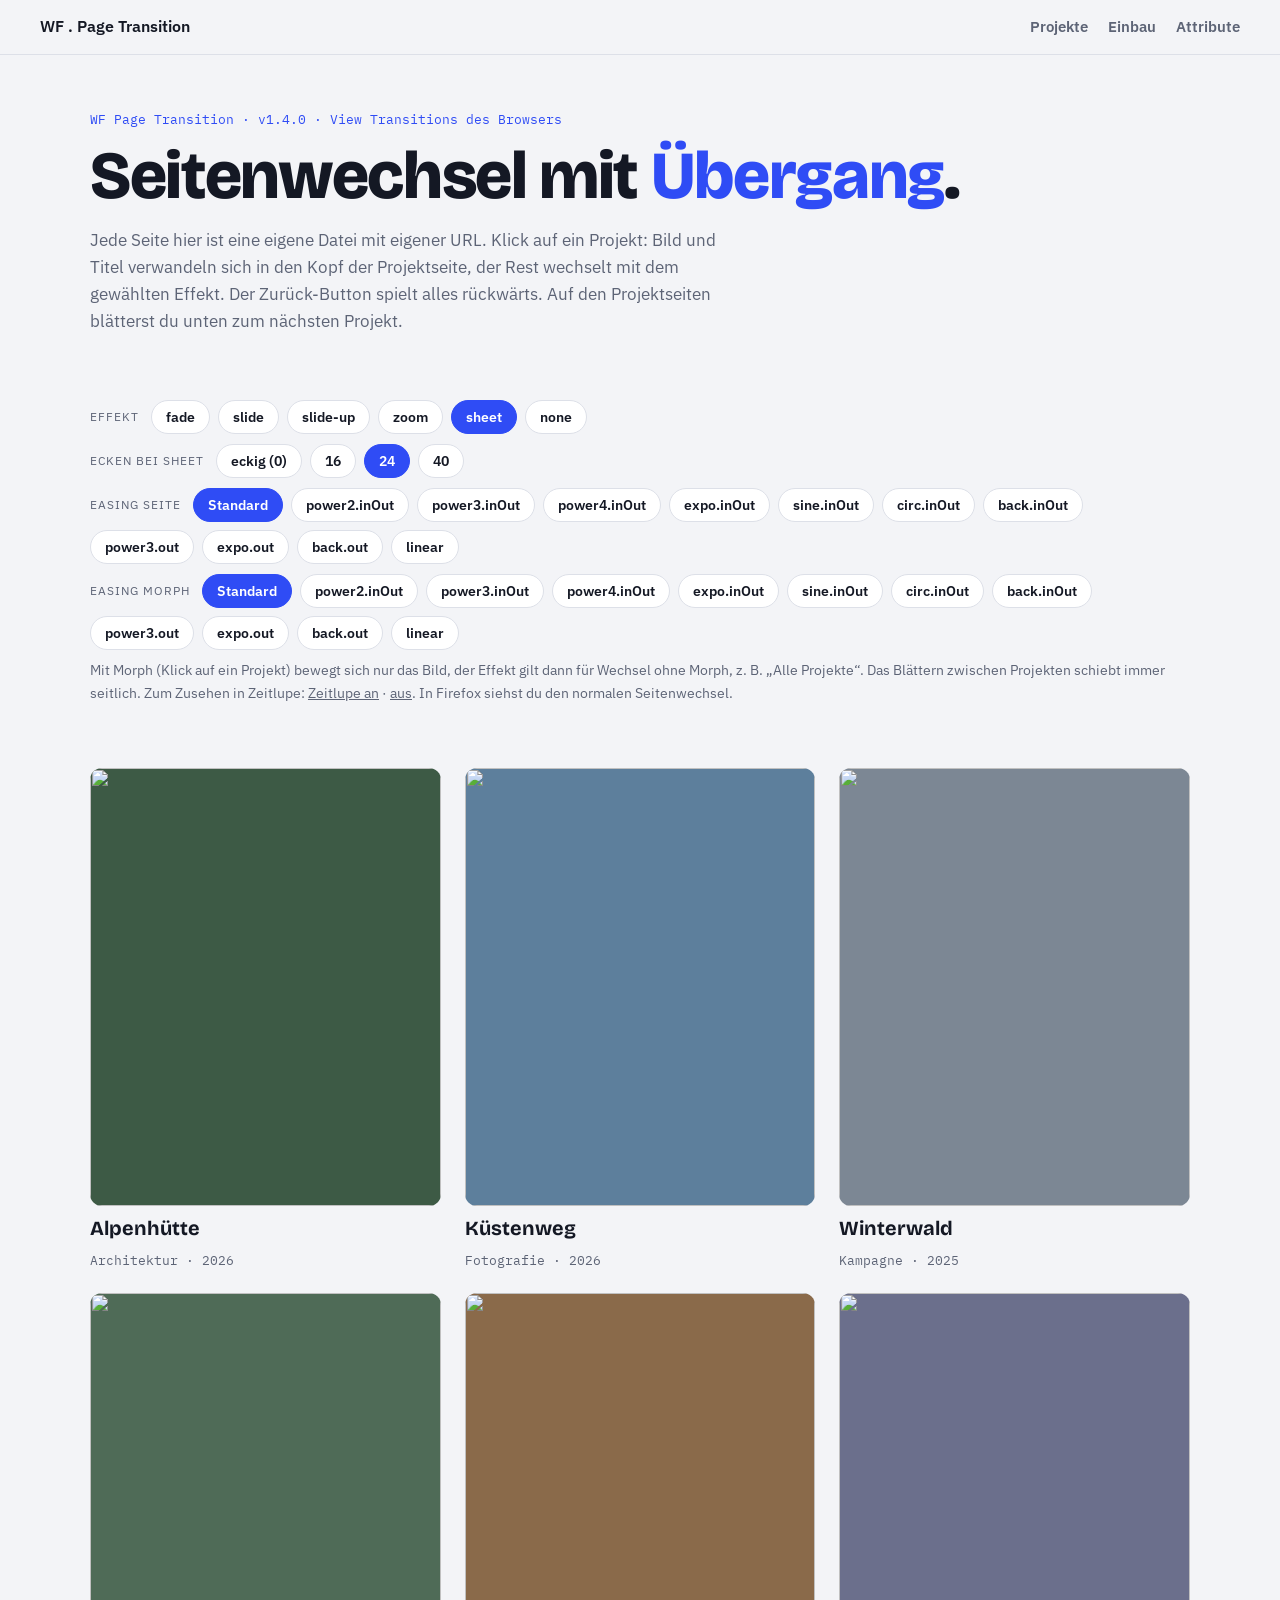
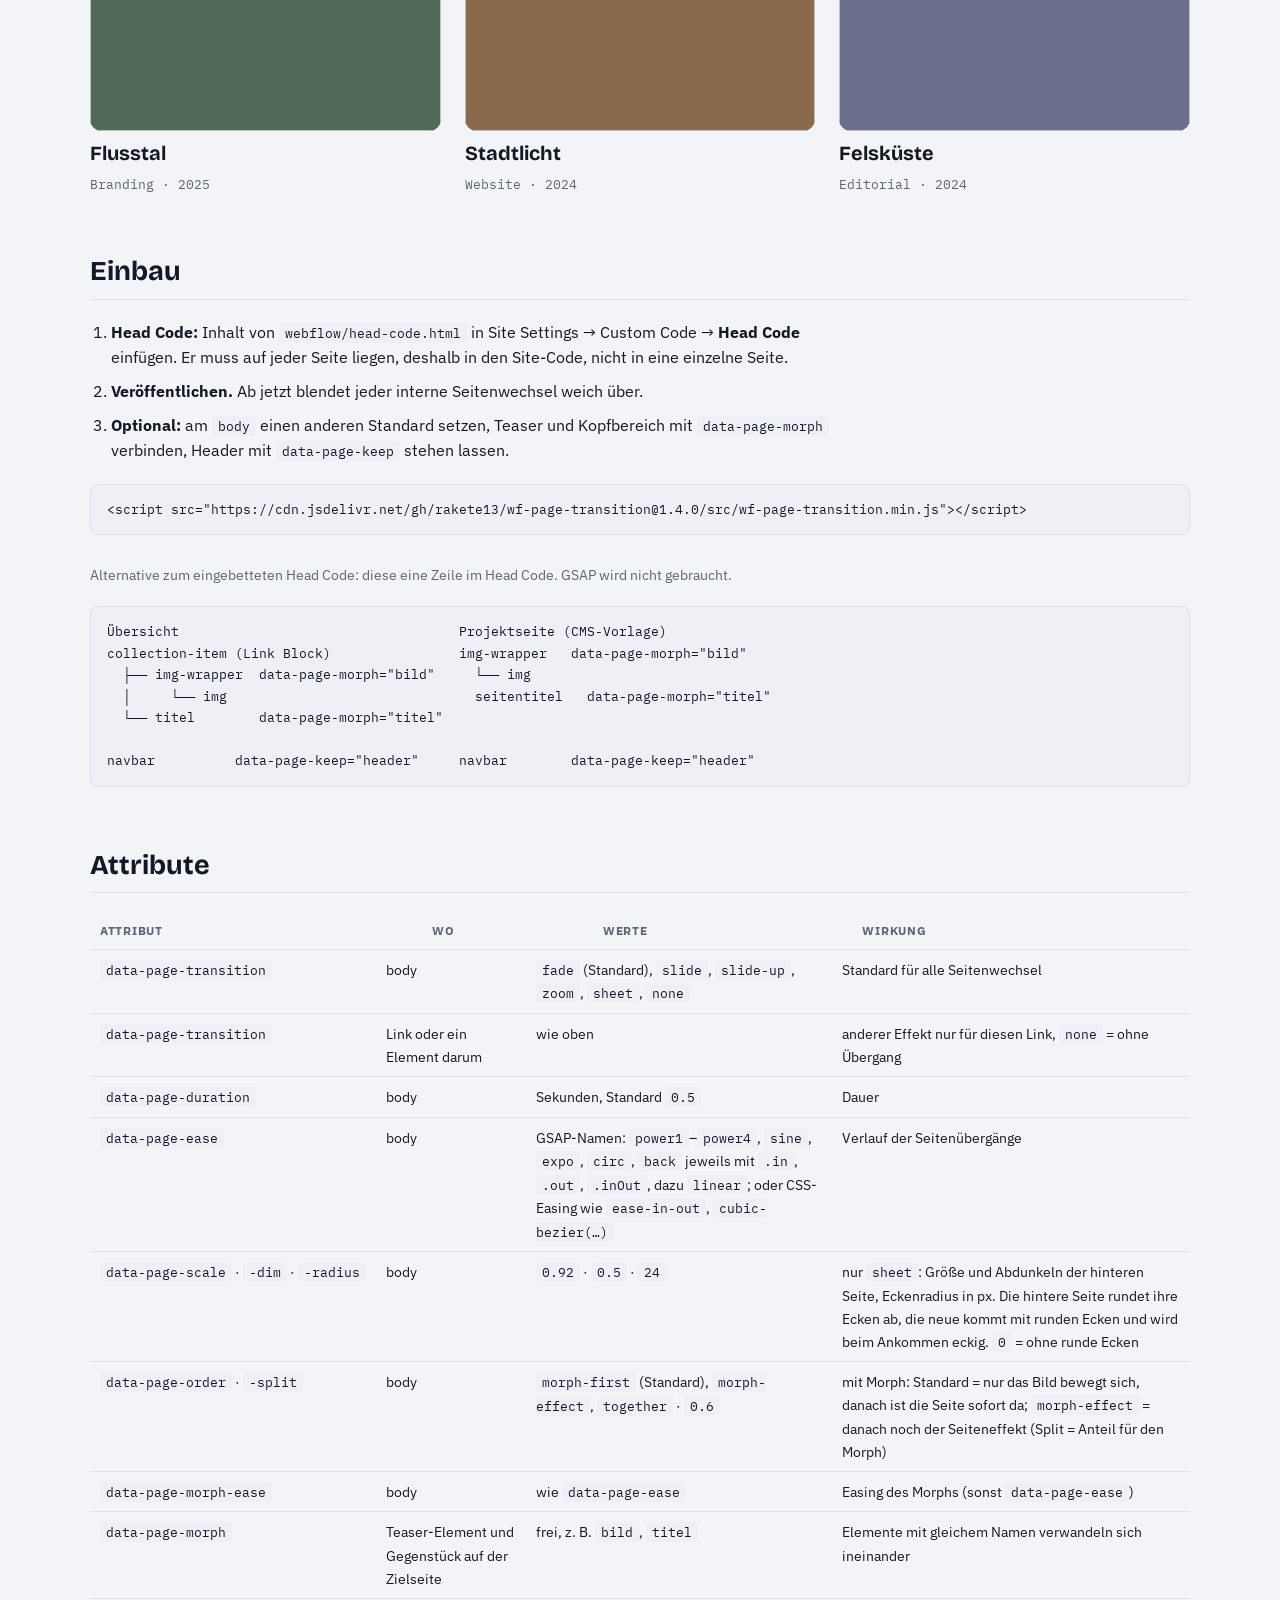
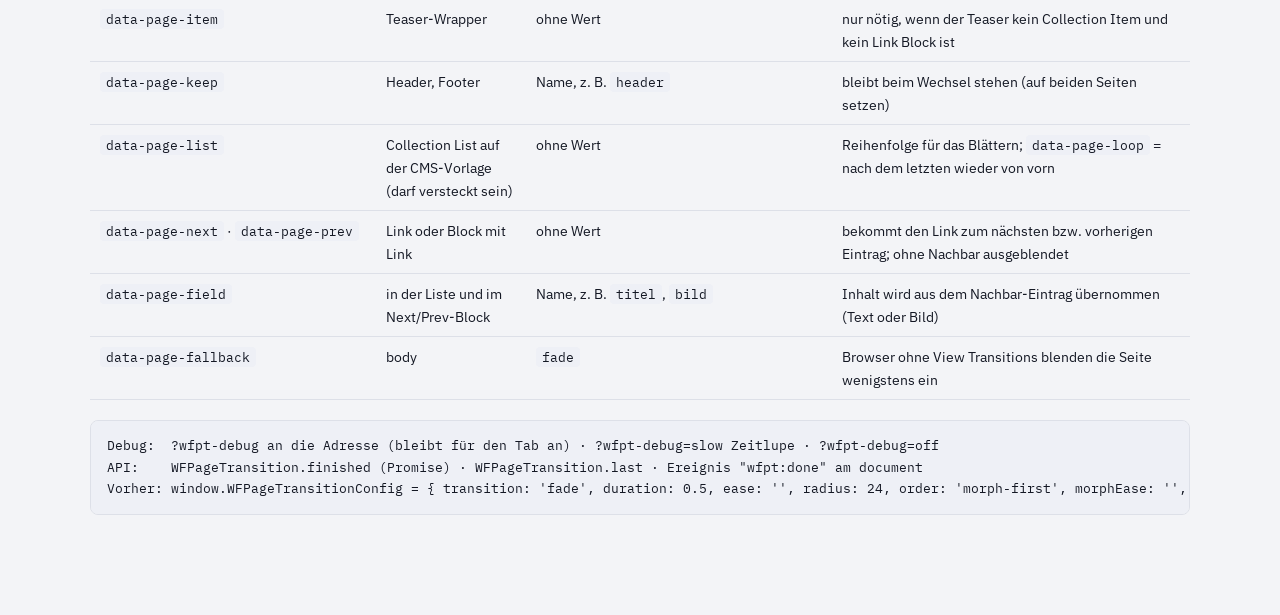
==== commit 0fe39a22: "1.4.0: Easings mit GSAP-Namen für Seitenübergang und Morph power1-4, sine, expo, circ, back mit .in/" ====
--- a/docs/index.html
+++ b/docs/index.html
@@ -7,7 +7,7 @@
 <link rel="preconnect" href="https://fonts.googleapis.com"><link rel="preconnect" href="https://fonts.gstatic.com" crossorigin>
 <link rel="stylesheet" href="https://fonts.googleapis.com/css2?family=Bricolage+Grotesque:opsz,wght@12..96,700;12..96,800&family=IBM+Plex+Sans:wght@400;500;600&family=IBM+Plex+Mono:wght@400;500&display=swap">
 <link rel="stylesheet" href="demo.css">
-<script>try{window.WFPageTransitionConfig={transition:localStorage.getItem('wfpt-demo')||'sheet',radius:localStorage.getItem('wfpt-demo-radius')||'24'}}catch(e){}</script>
+<script>try{window.WFPageTransitionConfig={transition:localStorage.getItem('wfpt-demo')||'sheet',radius:localStorage.getItem('wfpt-demo-radius')||'24',ease:localStorage.getItem('wfpt-demo-ease')||'',morphEase:localStorage.getItem('wfpt-demo-mease')||''}}catch(e){}</script>
 <script src="wf-page-transition.min.js"></script>
 </head>
 <body>
@@ -17,7 +17,7 @@
 </header>
 <div class="wrap">
   <div class="lead">
-    <div class="eyebrow">WF Page Transition · v1.3.0 · View Transitions des Browsers</div>
+    <div class="eyebrow">WF Page Transition · v1.4.0 · View Transitions des Browsers</div>
     <h1>Seitenwechsel mit <em>Übergang</em>.</h1>
     <p>Jede Seite hier ist eine eigene Datei mit eigener URL. Klick auf ein Projekt: Bild und Titel verwandeln sich in den Kopf der Projektseite, der Rest wechselt mit dem gewählten Effekt. Der Zurück-Button spielt alles rückwärts. Auf den Projektseiten blätterst du unten zum nächsten Projekt.</p>
   </div>
@@ -37,6 +37,36 @@
       <button class="chip" data-v="16" aria-pressed="false">16</button>
       <button class="chip" data-v="24" aria-pressed="false">24</button>
       <button class="chip" data-v="40" aria-pressed="false">40</button>
+    </div>
+    <div class="chips" id="ease" style="margin-top:10px">
+      <span class="label">Easing Seite</span>
+      <button class="chip" data-v="" aria-pressed="false">Standard</button>
+      <button class="chip" data-v="power2.inOut" aria-pressed="false">power2.inOut</button>
+      <button class="chip" data-v="power3.inOut" aria-pressed="false">power3.inOut</button>
+      <button class="chip" data-v="power4.inOut" aria-pressed="false">power4.inOut</button>
+      <button class="chip" data-v="expo.inOut" aria-pressed="false">expo.inOut</button>
+      <button class="chip" data-v="sine.inOut" aria-pressed="false">sine.inOut</button>
+      <button class="chip" data-v="circ.inOut" aria-pressed="false">circ.inOut</button>
+      <button class="chip" data-v="back.inOut" aria-pressed="false">back.inOut</button>
+      <button class="chip" data-v="power3.out" aria-pressed="false">power3.out</button>
+      <button class="chip" data-v="expo.out" aria-pressed="false">expo.out</button>
+      <button class="chip" data-v="back.out" aria-pressed="false">back.out</button>
+      <button class="chip" data-v="linear" aria-pressed="false">linear</button>
+    </div>
+    <div class="chips" id="mease" style="margin-top:10px">
+      <span class="label">Easing Morph</span>
+      <button class="chip" data-v="" aria-pressed="false">Standard</button>
+      <button class="chip" data-v="power2.inOut" aria-pressed="false">power2.inOut</button>
+      <button class="chip" data-v="power3.inOut" aria-pressed="false">power3.inOut</button>
+      <button class="chip" data-v="power4.inOut" aria-pressed="false">power4.inOut</button>
+      <button class="chip" data-v="expo.inOut" aria-pressed="false">expo.inOut</button>
+      <button class="chip" data-v="sine.inOut" aria-pressed="false">sine.inOut</button>
+      <button class="chip" data-v="circ.inOut" aria-pressed="false">circ.inOut</button>
+      <button class="chip" data-v="back.inOut" aria-pressed="false">back.inOut</button>
+      <button class="chip" data-v="power3.out" aria-pressed="false">power3.out</button>
+      <button class="chip" data-v="expo.out" aria-pressed="false">expo.out</button>
+      <button class="chip" data-v="back.out" aria-pressed="false">back.out</button>
+      <button class="chip" data-v="linear" aria-pressed="false">linear</button>
     </div>
     <p class="note">Mit Morph (Klick auf ein Projekt) bewegt sich nur das Bild, der Effekt gilt dann für Wechsel ohne Morph, z. B. „Alle Projekte“. Das Blättern zwischen Projekten schiebt immer seitlich. Zum Zusehen in Zeitlupe: <a href="?wfpt-debug=slow">Zeitlupe an</a> · <a href="?wfpt-debug=off">aus</a>. In Firefox siehst du den normalen Seitenwechsel.</p>
   </div>
@@ -81,7 +111,7 @@
       <li><strong>Optional:</strong> am <code>body</code> einen anderen Standard setzen, Teaser und Kopfbereich mit <code>data-page-morph</code> verbinden, Header mit <code>data-page-keep</code> stehen lassen.</li>
     </ol>
     <div class="stack">
-      <pre>&lt;script src="https://cdn.jsdelivr.net/gh/rakete13/wf-page-transition@1.3.0/src/wf-page-transition.min.js"&gt;&lt;/script&gt;</pre>
+      <pre>&lt;script src="https://cdn.jsdelivr.net/gh/rakete13/wf-page-transition@1.4.0/src/wf-page-transition.min.js"&gt;&lt;/script&gt;</pre>
       <p class="note">Alternative zum eingebetteten Head Code: diese eine Zeile im Head Code. GSAP wird nicht gebraucht.</p>
       <pre>Übersicht                                   Projektseite (CMS-Vorlage)
 collection-item (Link Block)                img-wrapper   data-page-morph="bild"
@@ -102,10 +132,10 @@
         <tr><td><code>data-page-transition</code></td><td>body</td><td><code>fade</code> (Standard), <code>slide</code>, <code>slide-up</code>, <code>zoom</code>, <code>sheet</code>, <code>none</code></td><td>Standard für alle Seitenwechsel</td></tr>
         <tr><td><code>data-page-transition</code></td><td>Link oder ein Element darum</td><td>wie oben</td><td>anderer Effekt nur für diesen Link, <code>none</code> = ohne Übergang</td></tr>
         <tr><td><code>data-page-duration</code></td><td>body</td><td>Sekunden, Standard <code>0.5</code></td><td>Dauer</td></tr>
-        <tr><td><code>data-page-ease</code></td><td>body</td><td>CSS-Easing, z. B. <code>ease-in-out</code> oder <code>cubic-bezier(.7,0,.2,1)</code></td><td>Verlauf der Bewegung</td></tr>
+        <tr><td><code>data-page-ease</code></td><td>body</td><td>GSAP-Namen: <code>power1</code>–<code>power4</code>, <code>sine</code>, <code>expo</code>, <code>circ</code>, <code>back</code> jeweils mit <code>.in</code>, <code>.out</code>, <code>.inOut</code>, dazu <code>linear</code>; oder CSS-Easing wie <code>ease-in-out</code>, <code>cubic-bezier(…)</code></td><td>Verlauf der Seitenübergänge</td></tr>
         <tr><td><code>data-page-scale</code> · <code>-dim</code> · <code>-radius</code></td><td>body</td><td><code>0.92</code> · <code>0.5</code> · <code>24</code></td><td>nur <code>sheet</code>: Größe und Abdunkeln der hinteren Seite, Eckenradius in px. Die hintere Seite rundet ihre Ecken ab, die neue kommt mit runden Ecken und wird beim Ankommen eckig. <code>0</code> = ohne runde Ecken</td></tr>
         <tr><td><code>data-page-order</code> · <code>-split</code></td><td>body</td><td><code>morph-first</code> (Standard), <code>morph-effect</code>, <code>together</code> · <code>0.6</code></td><td>mit Morph: Standard = nur das Bild bewegt sich, danach ist die Seite sofort da; <code>morph-effect</code> = danach noch der Seiteneffekt (Split = Anteil für den Morph)</td></tr>
-        <tr><td><code>data-page-morph-ease</code></td><td>body</td><td>CSS-Easing</td><td>Easing des Morphs (sonst <code>data-page-ease</code>)</td></tr>
+        <tr><td><code>data-page-morph-ease</code></td><td>body</td><td>wie <code>data-page-ease</code></td><td>Easing des Morphs (sonst <code>data-page-ease</code>)</td></tr>
         <tr><td><code>data-page-morph</code></td><td>Teaser-Element und Gegenstück auf der Zielseite</td><td>frei, z. B. <code>bild</code>, <code>titel</code></td><td>Elemente mit gleichem Namen verwandeln sich ineinander</td></tr>
         <tr><td><code>data-page-item</code></td><td>Teaser-Wrapper</td><td>ohne Wert</td><td>nur nötig, wenn der Teaser kein Collection Item und kein Link Block ist</td></tr>
         <tr><td><code>data-page-keep</code></td><td>Header, Footer</td><td>Name, z. B. <code>header</code></td><td>bleibt beim Wechsel stehen (auf beiden Seiten setzen)</td></tr>
@@ -134,6 +164,20 @@
     if (window.WFPageTransition) WFPageTransition.config.transition = b.dataset.v;
     mark(b.dataset.v);
   });
+  const chipRow = (id, key, cfgKey) => {
+    const el = document.getElementById(id);
+    const mk = (v) => el.querySelectorAll('.chip').forEach((c) => c.setAttribute('aria-pressed', String(c.dataset.v === v)));
+    mk(String((window.WFPageTransition && WFPageTransition.config[cfgKey]) || ''));
+    el.addEventListener('click', (e) => {
+      const b = e.target.closest('.chip');
+      if (!b) return;
+      try { localStorage.setItem(key, b.dataset.v); } catch (_) {}
+      if (window.WFPageTransition) WFPageTransition.config[cfgKey] = b.dataset.v;
+      mk(b.dataset.v);
+    });
+  };
+  chipRow('ease', 'wfpt-demo-ease', 'ease');
+  chipRow('mease', 'wfpt-demo-mease', 'morphEase');
   const rad = document.getElementById('radius');
   const markR = (v) => rad.querySelectorAll('.chip').forEach((c) => c.setAttribute('aria-pressed', String(c.dataset.v === String(v))));
   markR((window.WFPageTransition && WFPageTransition.config.radius) || '24');
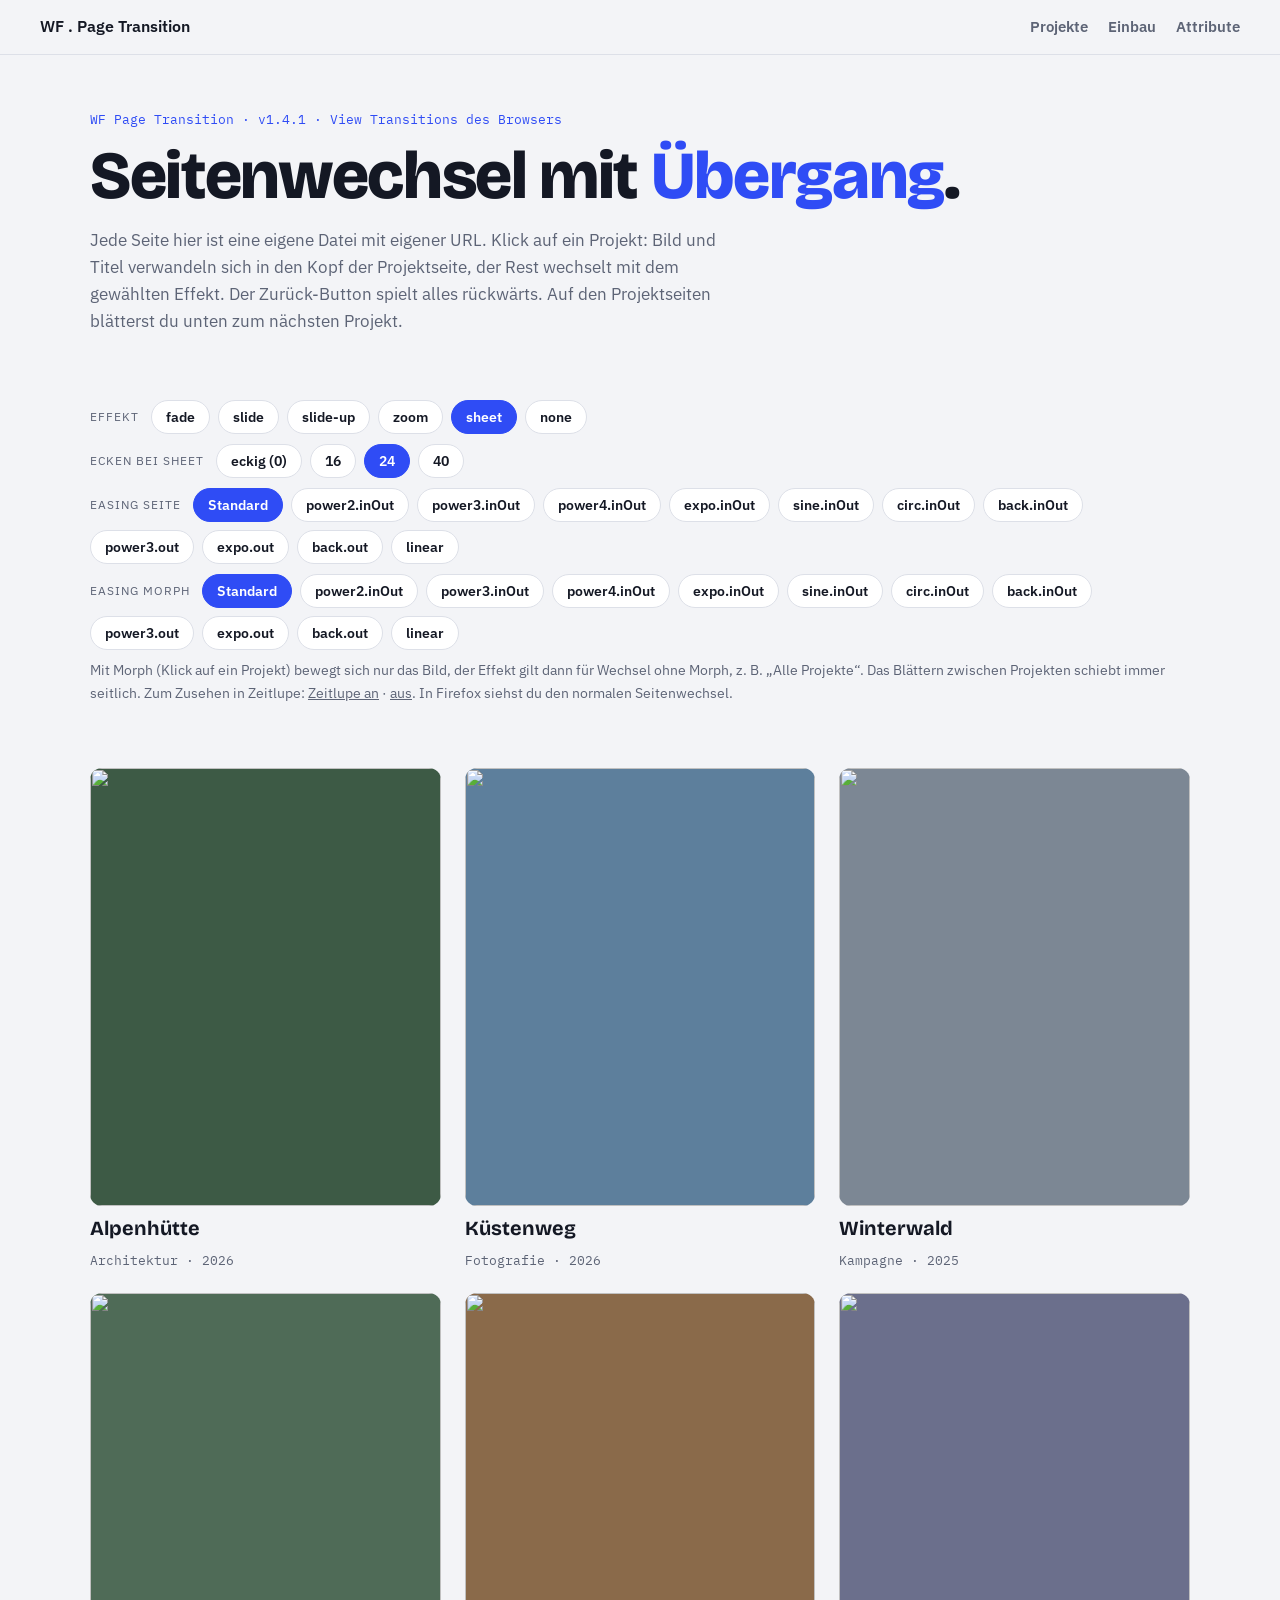
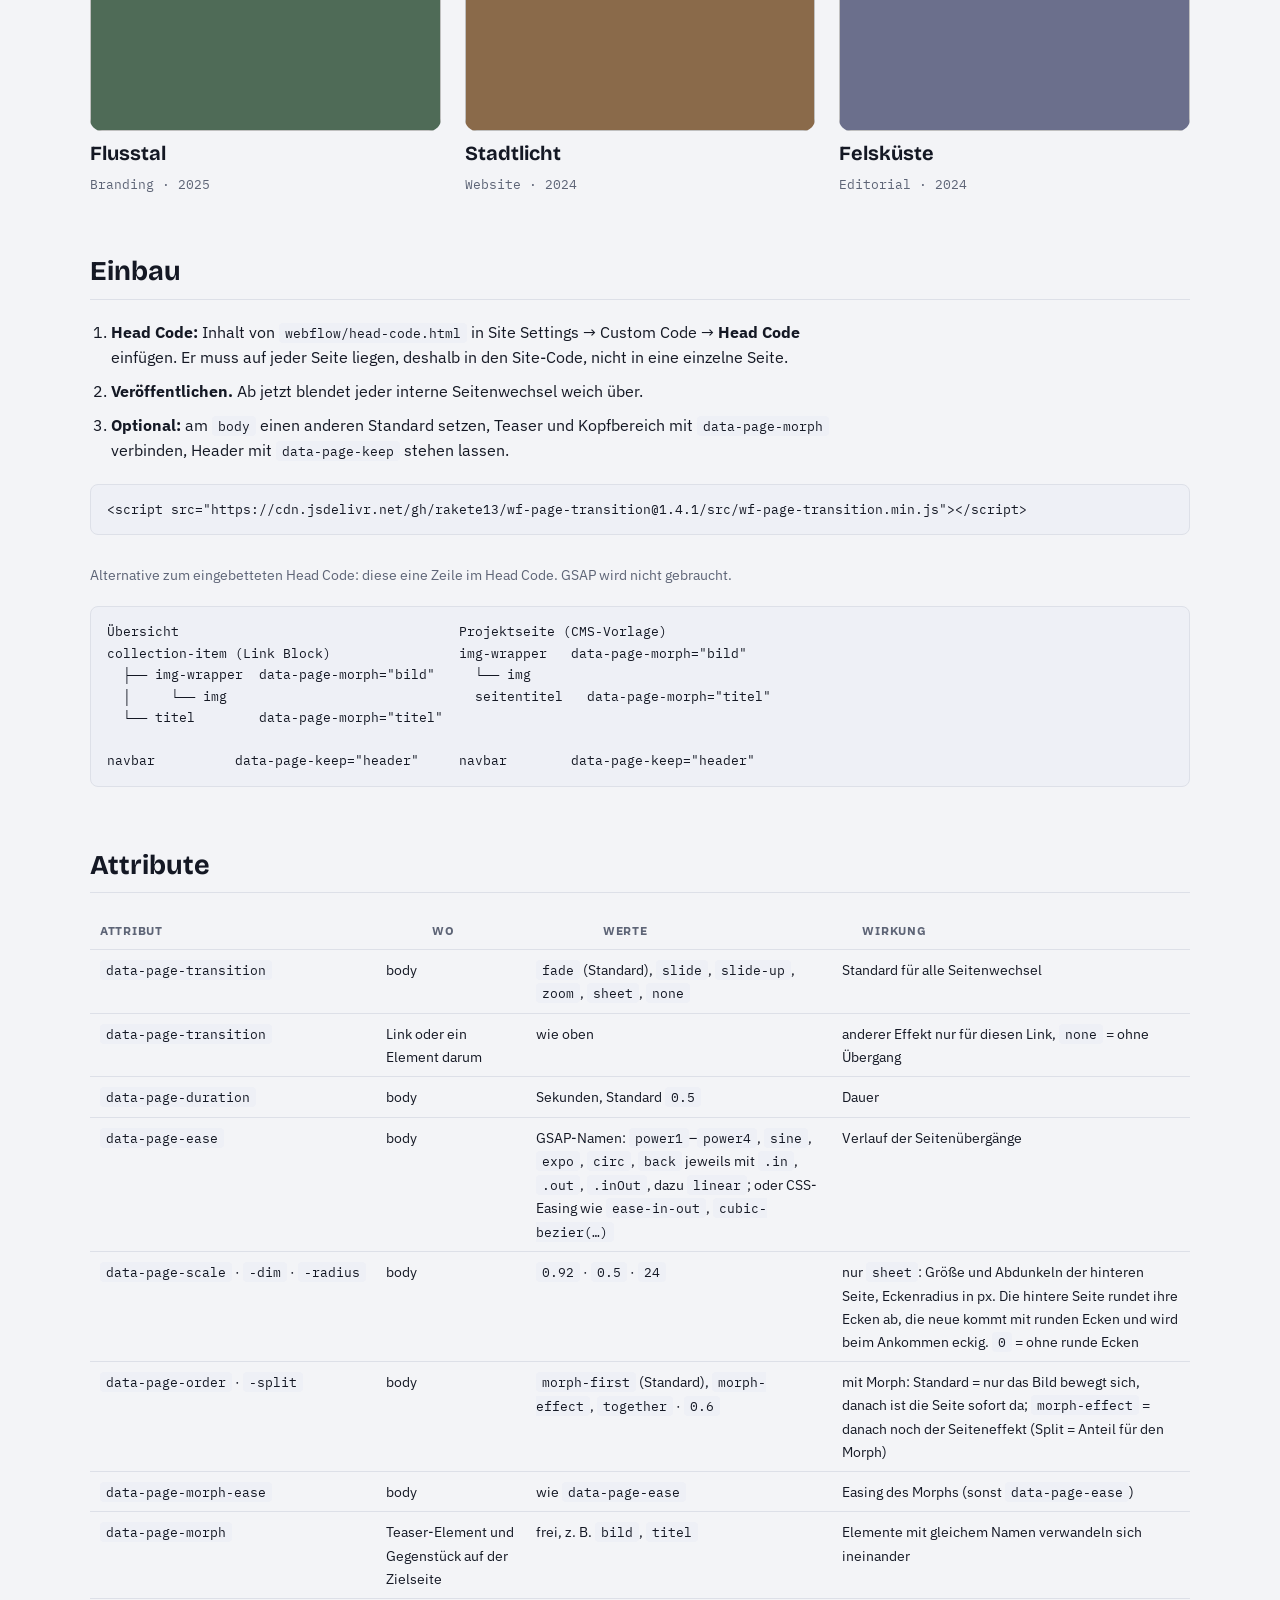
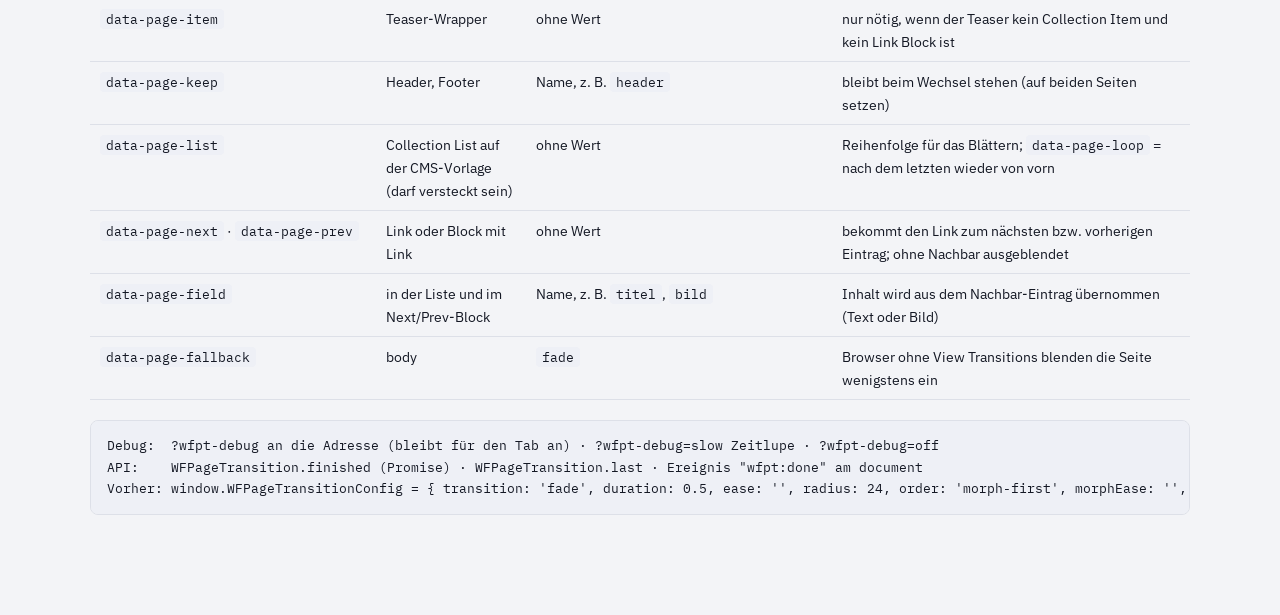
==== commit 2959434b: "1.4.1: Morph-Bild wieder mit Überblendung, Bilder auf die Morph-Fläche beschnitten 1.3.0/1.4.0 zeigt" ====
--- a/docs/index.html
+++ b/docs/index.html
@@ -17,7 +17,7 @@
 </header>
 <div class="wrap">
   <div class="lead">
-    <div class="eyebrow">WF Page Transition · v1.4.0 · View Transitions des Browsers</div>
+    <div class="eyebrow">WF Page Transition · v1.4.1 · View Transitions des Browsers</div>
     <h1>Seitenwechsel mit <em>Übergang</em>.</h1>
     <p>Jede Seite hier ist eine eigene Datei mit eigener URL. Klick auf ein Projekt: Bild und Titel verwandeln sich in den Kopf der Projektseite, der Rest wechselt mit dem gewählten Effekt. Der Zurück-Button spielt alles rückwärts. Auf den Projektseiten blätterst du unten zum nächsten Projekt.</p>
   </div>
@@ -111,7 +111,7 @@
       <li><strong>Optional:</strong> am <code>body</code> einen anderen Standard setzen, Teaser und Kopfbereich mit <code>data-page-morph</code> verbinden, Header mit <code>data-page-keep</code> stehen lassen.</li>
     </ol>
     <div class="stack">
-      <pre>&lt;script src="https://cdn.jsdelivr.net/gh/rakete13/wf-page-transition@1.4.0/src/wf-page-transition.min.js"&gt;&lt;/script&gt;</pre>
+      <pre>&lt;script src="https://cdn.jsdelivr.net/gh/rakete13/wf-page-transition@1.4.1/src/wf-page-transition.min.js"&gt;&lt;/script&gt;</pre>
       <p class="note">Alternative zum eingebetteten Head Code: diese eine Zeile im Head Code. GSAP wird nicht gebraucht.</p>
       <pre>Übersicht                                   Projektseite (CMS-Vorlage)
 collection-item (Link Block)                img-wrapper   data-page-morph="bild"
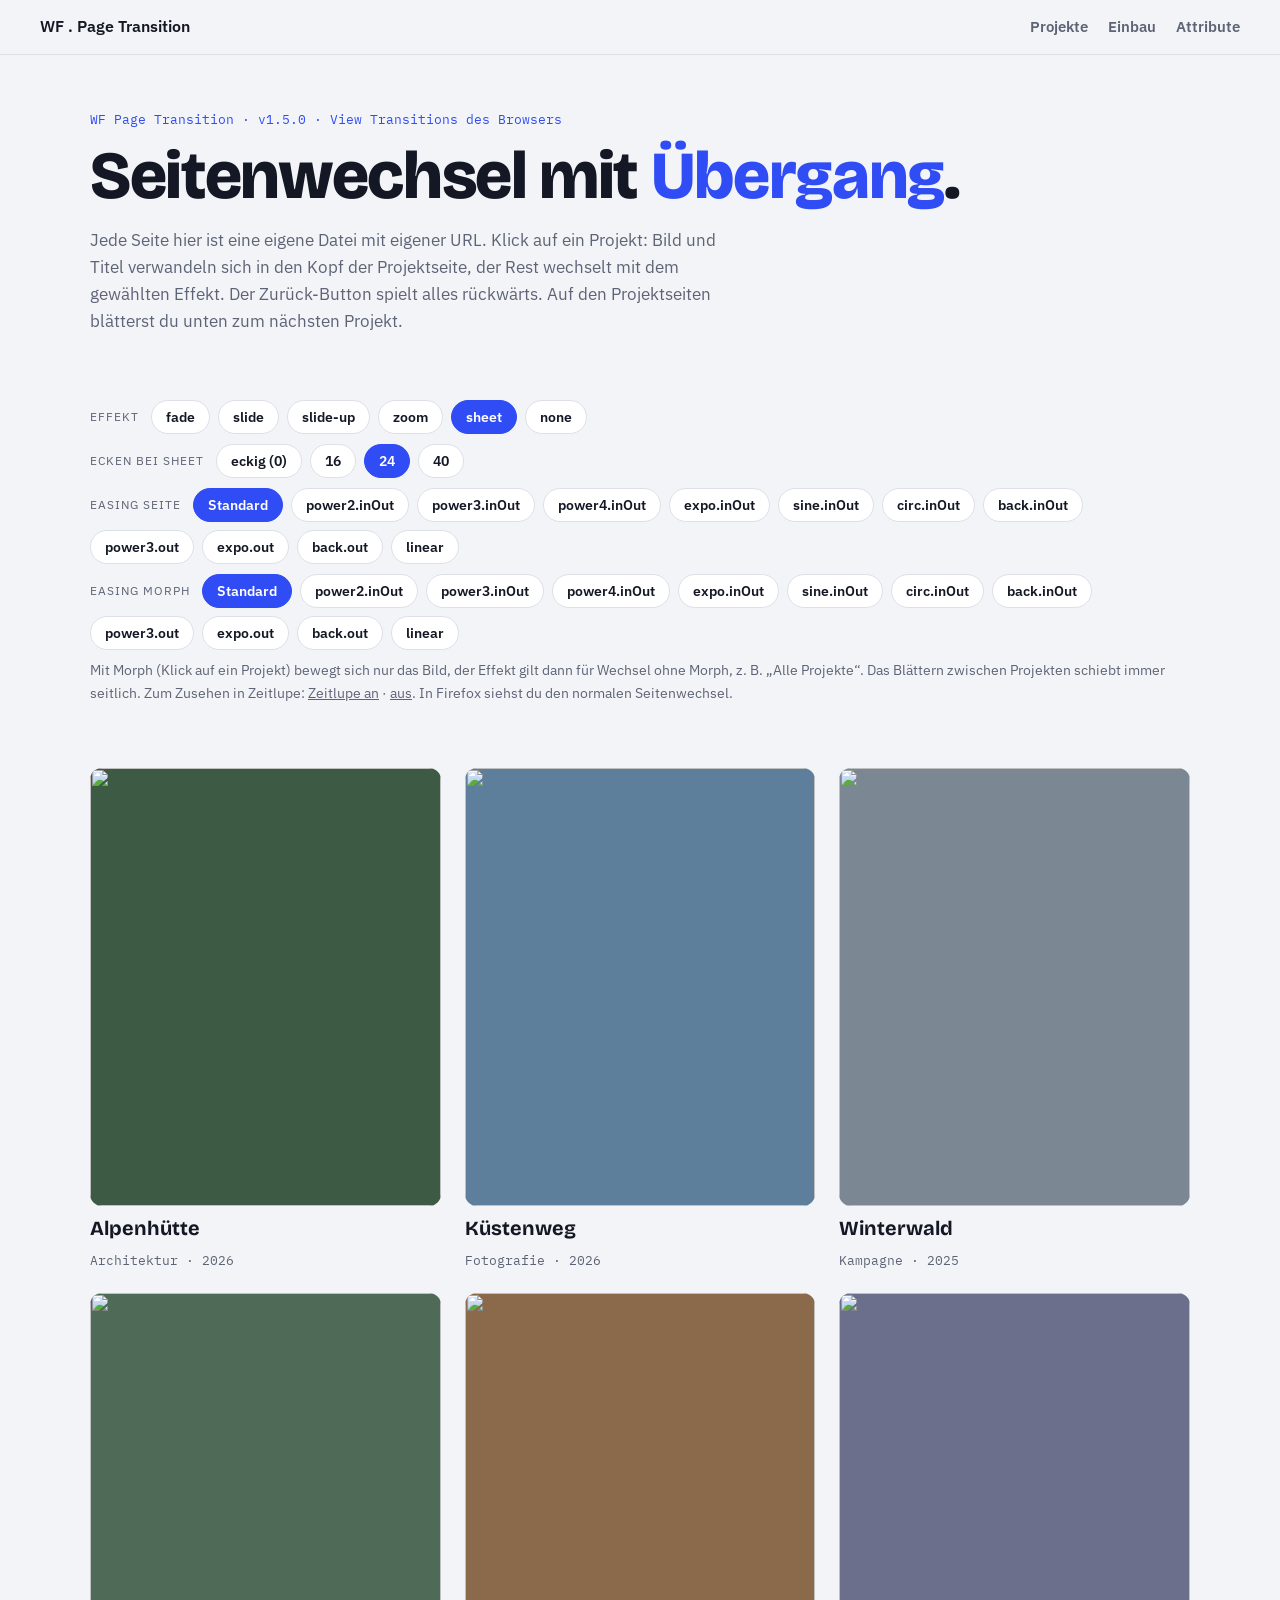
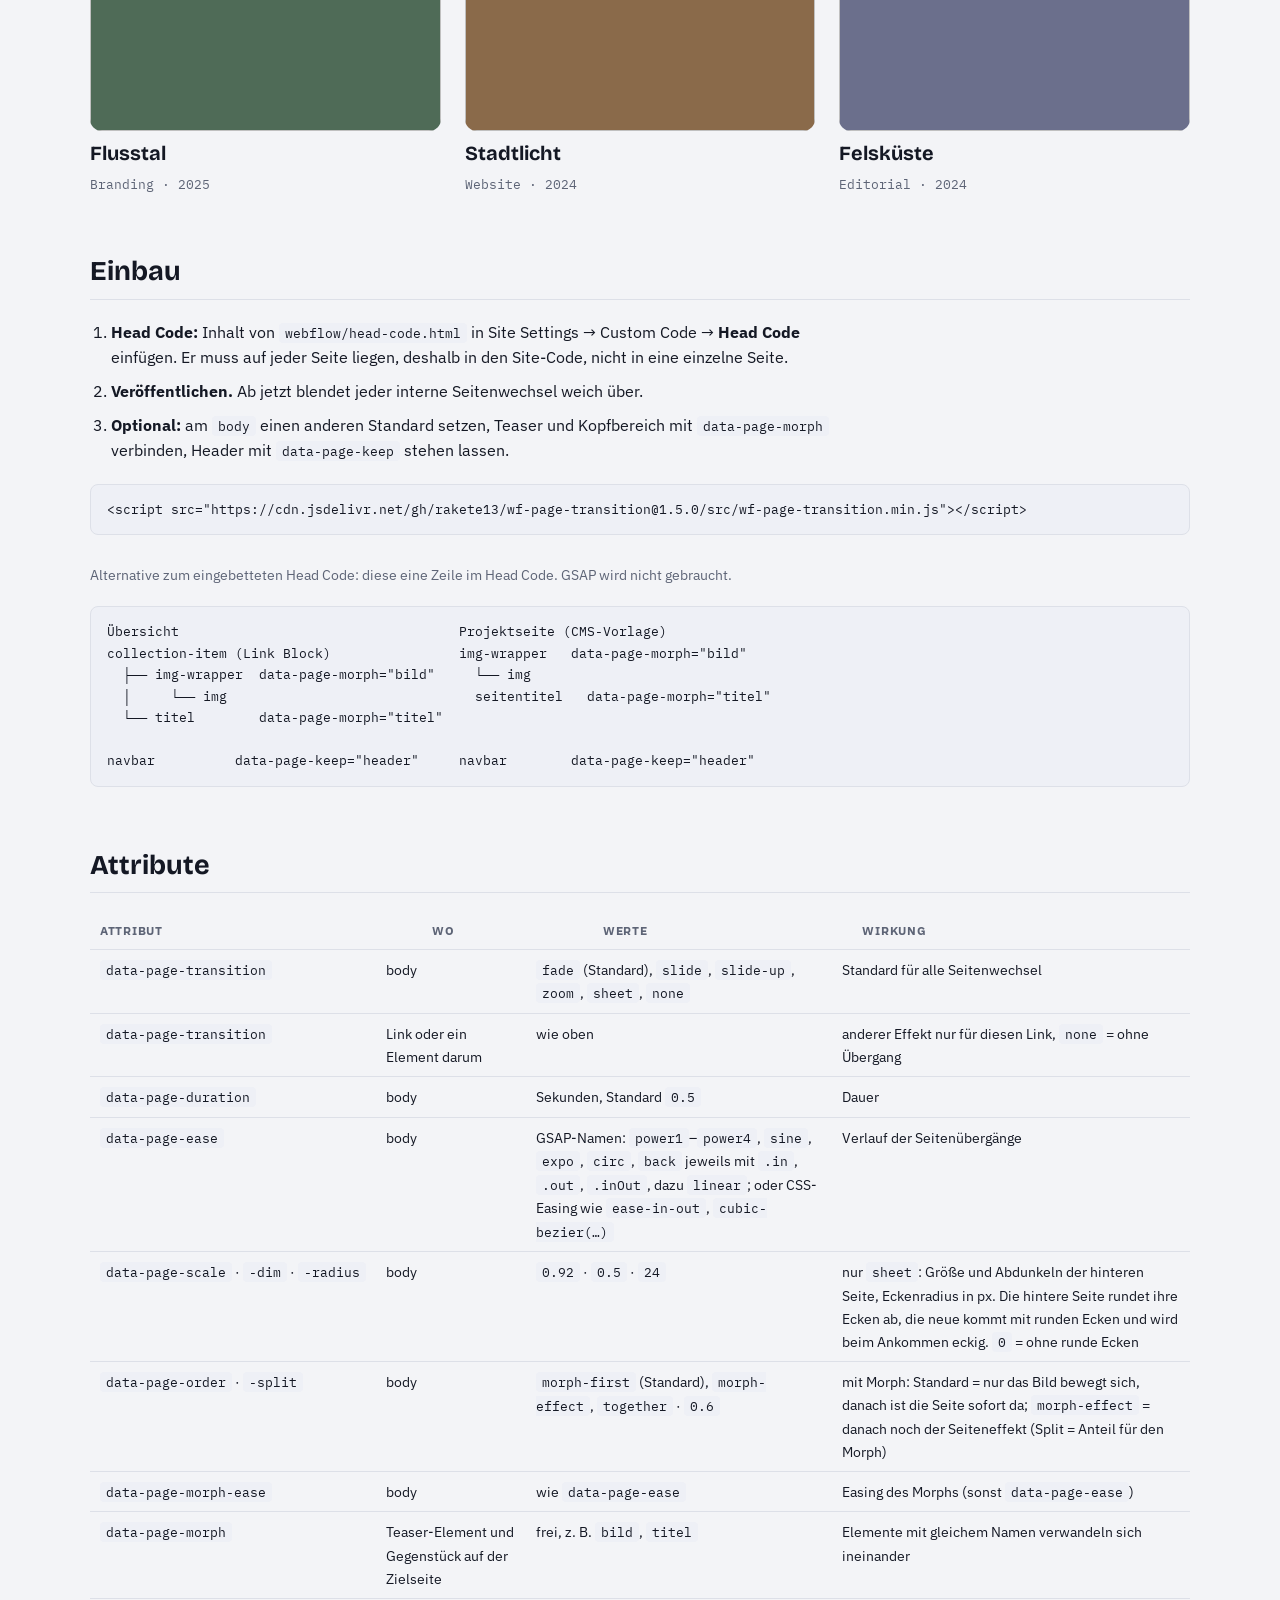
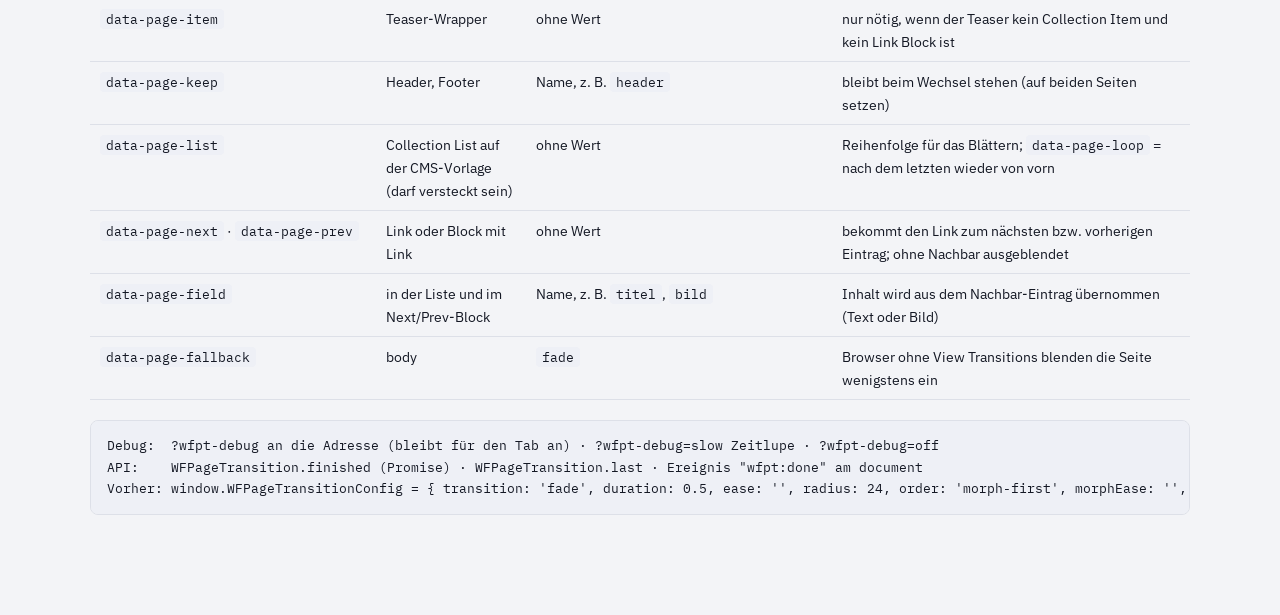
==== commit b3917046: "1.5.0: Bild-Morph ohne Zoom bei unterschiedlichen Seitenverhältnissen Statt zwischen dem Abbild des " ====
--- a/docs/index.html
+++ b/docs/index.html
@@ -17,7 +17,7 @@
 </header>
 <div class="wrap">
   <div class="lead">
-    <div class="eyebrow">WF Page Transition · v1.4.1 · View Transitions des Browsers</div>
+    <div class="eyebrow">WF Page Transition · v1.5.0 · View Transitions des Browsers</div>
     <h1>Seitenwechsel mit <em>Übergang</em>.</h1>
     <p>Jede Seite hier ist eine eigene Datei mit eigener URL. Klick auf ein Projekt: Bild und Titel verwandeln sich in den Kopf der Projektseite, der Rest wechselt mit dem gewählten Effekt. Der Zurück-Button spielt alles rückwärts. Auf den Projektseiten blätterst du unten zum nächsten Projekt.</p>
   </div>
@@ -111,7 +111,7 @@
       <li><strong>Optional:</strong> am <code>body</code> einen anderen Standard setzen, Teaser und Kopfbereich mit <code>data-page-morph</code> verbinden, Header mit <code>data-page-keep</code> stehen lassen.</li>
     </ol>
     <div class="stack">
-      <pre>&lt;script src="https://cdn.jsdelivr.net/gh/rakete13/wf-page-transition@1.4.1/src/wf-page-transition.min.js"&gt;&lt;/script&gt;</pre>
+      <pre>&lt;script src="https://cdn.jsdelivr.net/gh/rakete13/wf-page-transition@1.5.0/src/wf-page-transition.min.js"&gt;&lt;/script&gt;</pre>
       <p class="note">Alternative zum eingebetteten Head Code: diese eine Zeile im Head Code. GSAP wird nicht gebraucht.</p>
       <pre>Übersicht                                   Projektseite (CMS-Vorlage)
 collection-item (Link Block)                img-wrapper   data-page-morph="bild"
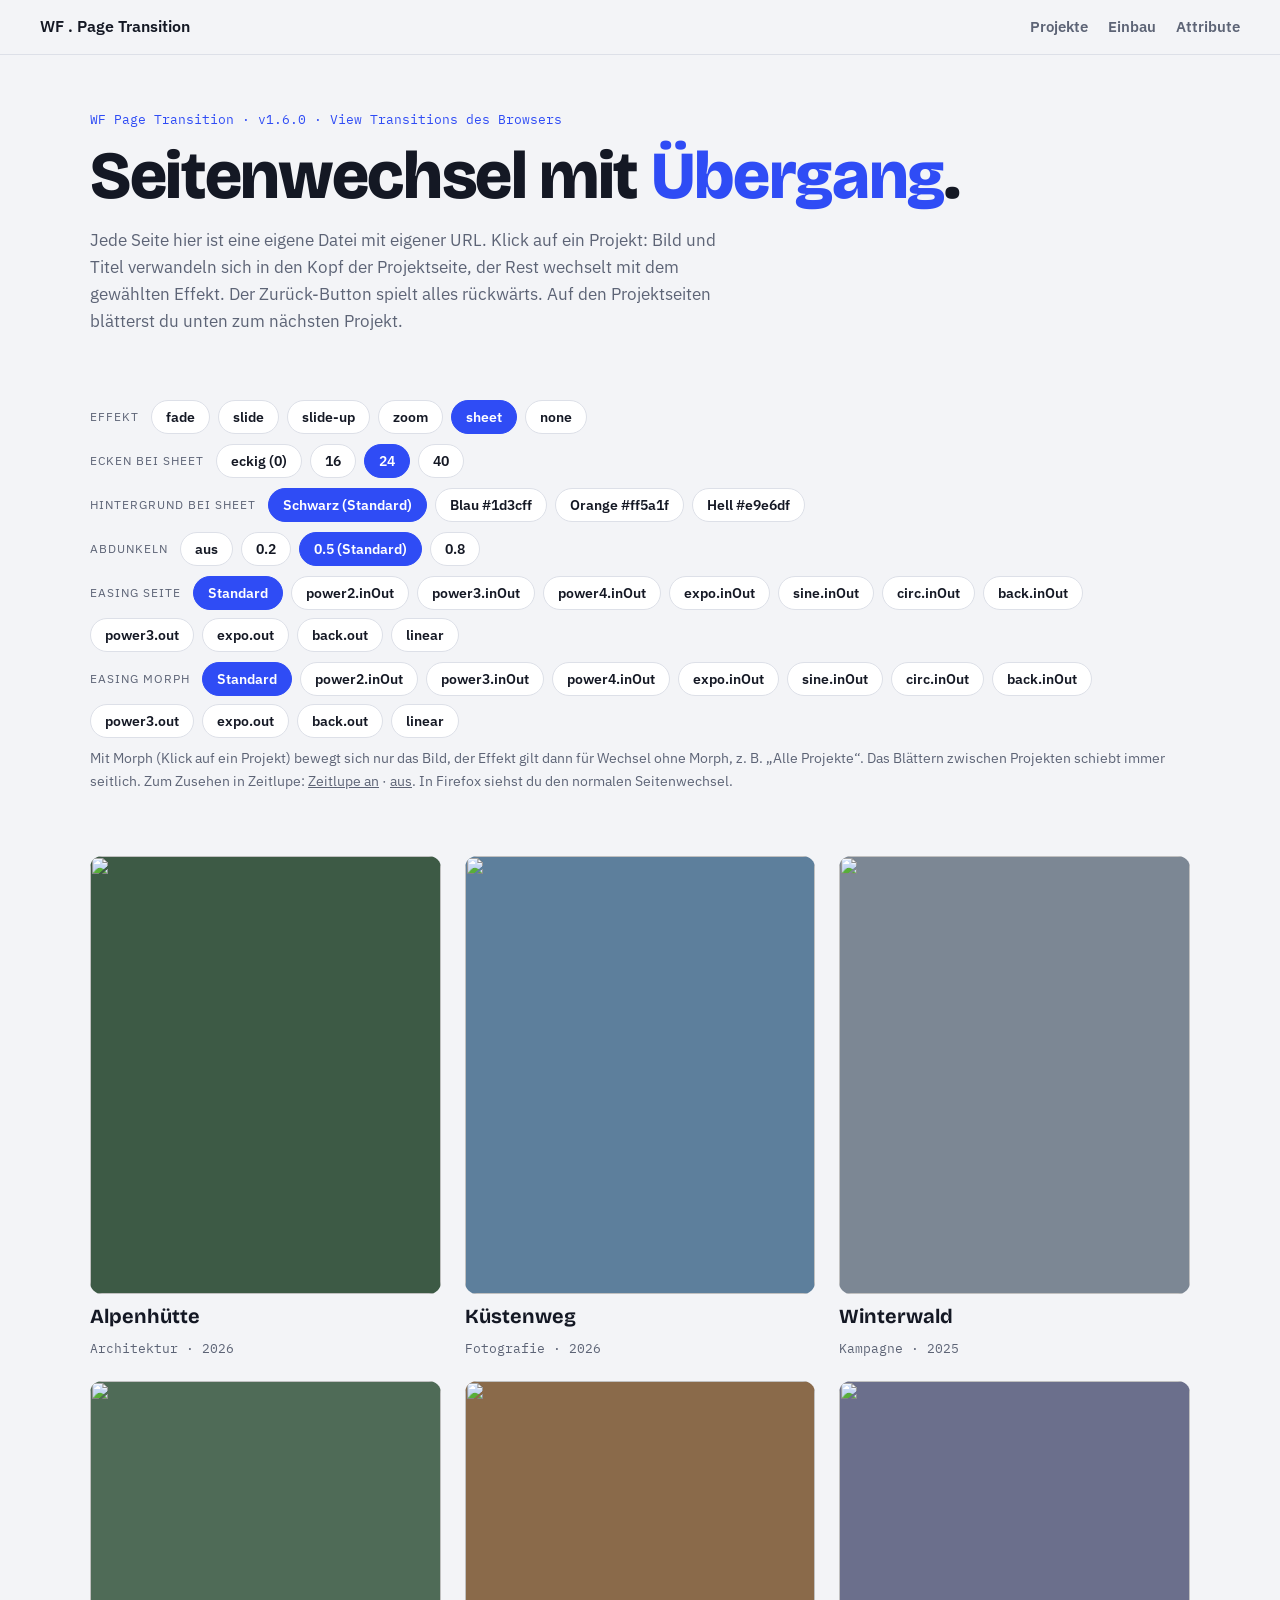
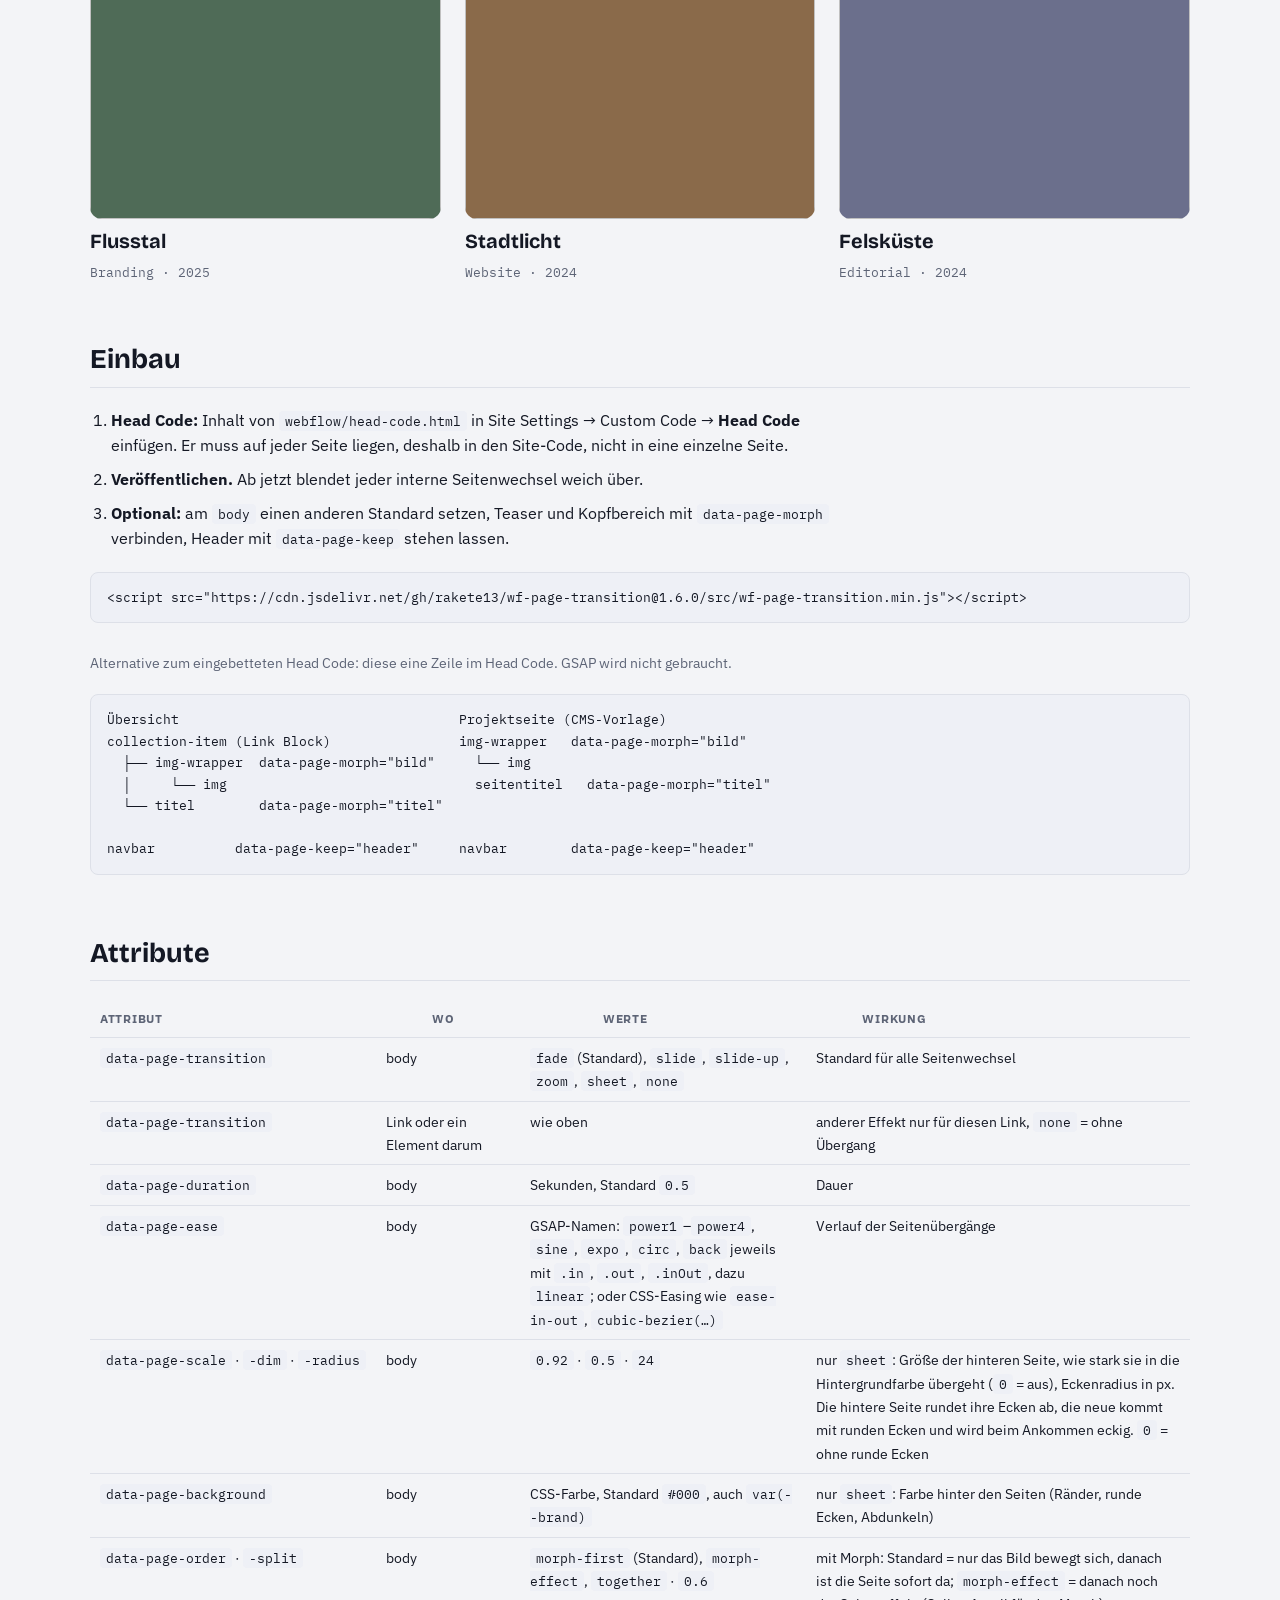
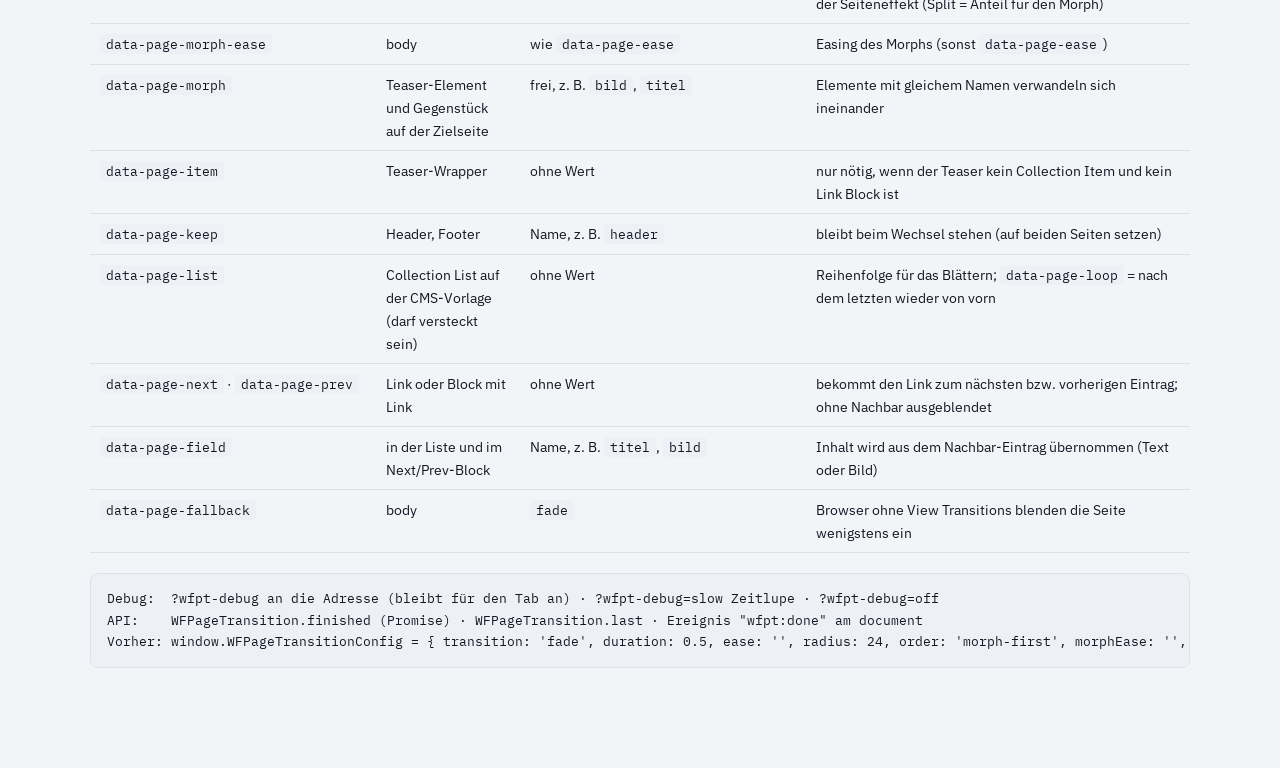
==== commit c88c38f9: "1.6.0: Hintergrundfarbe und Abdunkeln bei sheet einstellbar - background / data-page-background (Sta" ====
--- a/docs/index.html
+++ b/docs/index.html
@@ -7,7 +7,7 @@
 <link rel="preconnect" href="https://fonts.googleapis.com"><link rel="preconnect" href="https://fonts.gstatic.com" crossorigin>
 <link rel="stylesheet" href="https://fonts.googleapis.com/css2?family=Bricolage+Grotesque:opsz,wght@12..96,700;12..96,800&family=IBM+Plex+Sans:wght@400;500;600&family=IBM+Plex+Mono:wght@400;500&display=swap">
 <link rel="stylesheet" href="demo.css">
-<script>try{window.WFPageTransitionConfig={transition:localStorage.getItem('wfpt-demo')||'sheet',radius:localStorage.getItem('wfpt-demo-radius')||'24',ease:localStorage.getItem('wfpt-demo-ease')||'',morphEase:localStorage.getItem('wfpt-demo-mease')||''}}catch(e){}</script>
+<script>try{window.WFPageTransitionConfig={transition:localStorage.getItem('wfpt-demo')||'sheet',radius:localStorage.getItem('wfpt-demo-radius')||'24',ease:localStorage.getItem('wfpt-demo-ease')||'',morphEase:localStorage.getItem('wfpt-demo-mease')||'',background:localStorage.getItem('wfpt-demo-bg')||'',dim:localStorage.getItem('wfpt-demo-dim')||''}}catch(e){}</script>
 <script src="wf-page-transition.min.js"></script>
 </head>
 <body>
@@ -17,7 +17,7 @@
 </header>
 <div class="wrap">
   <div class="lead">
-    <div class="eyebrow">WF Page Transition · v1.5.0 · View Transitions des Browsers</div>
+    <div class="eyebrow">WF Page Transition · v1.6.0 · View Transitions des Browsers</div>
     <h1>Seitenwechsel mit <em>Übergang</em>.</h1>
     <p>Jede Seite hier ist eine eigene Datei mit eigener URL. Klick auf ein Projekt: Bild und Titel verwandeln sich in den Kopf der Projektseite, der Rest wechselt mit dem gewählten Effekt. Der Zurück-Button spielt alles rückwärts. Auf den Projektseiten blätterst du unten zum nächsten Projekt.</p>
   </div>
@@ -37,6 +37,20 @@
       <button class="chip" data-v="16" aria-pressed="false">16</button>
       <button class="chip" data-v="24" aria-pressed="false">24</button>
       <button class="chip" data-v="40" aria-pressed="false">40</button>
+    </div>
+    <div class="chips" id="bg" style="margin-top:10px">
+      <span class="label">Hintergrund bei sheet</span>
+      <button class="chip" data-v="" aria-pressed="false">Schwarz (Standard)</button>
+      <button class="chip" data-v="#1d3cff" aria-pressed="false">Blau #1d3cff</button>
+      <button class="chip" data-v="#ff5a1f" aria-pressed="false">Orange #ff5a1f</button>
+      <button class="chip" data-v="#e9e6df" aria-pressed="false">Hell #e9e6df</button>
+    </div>
+    <div class="chips" id="dim" style="margin-top:10px">
+      <span class="label">Abdunkeln</span>
+      <button class="chip" data-v="false" aria-pressed="false">aus</button>
+      <button class="chip" data-v="0.2" aria-pressed="false">0.2</button>
+      <button class="chip" data-v="" aria-pressed="false">0.5 (Standard)</button>
+      <button class="chip" data-v="0.8" aria-pressed="false">0.8</button>
     </div>
     <div class="chips" id="ease" style="margin-top:10px">
       <span class="label">Easing Seite</span>
@@ -111,7 +125,7 @@
       <li><strong>Optional:</strong> am <code>body</code> einen anderen Standard setzen, Teaser und Kopfbereich mit <code>data-page-morph</code> verbinden, Header mit <code>data-page-keep</code> stehen lassen.</li>
     </ol>
     <div class="stack">
-      <pre>&lt;script src="https://cdn.jsdelivr.net/gh/rakete13/wf-page-transition@1.5.0/src/wf-page-transition.min.js"&gt;&lt;/script&gt;</pre>
+      <pre>&lt;script src="https://cdn.jsdelivr.net/gh/rakete13/wf-page-transition@1.6.0/src/wf-page-transition.min.js"&gt;&lt;/script&gt;</pre>
       <p class="note">Alternative zum eingebetteten Head Code: diese eine Zeile im Head Code. GSAP wird nicht gebraucht.</p>
       <pre>Übersicht                                   Projektseite (CMS-Vorlage)
 collection-item (Link Block)                img-wrapper   data-page-morph="bild"
@@ -133,7 +147,8 @@
         <tr><td><code>data-page-transition</code></td><td>Link oder ein Element darum</td><td>wie oben</td><td>anderer Effekt nur für diesen Link, <code>none</code> = ohne Übergang</td></tr>
         <tr><td><code>data-page-duration</code></td><td>body</td><td>Sekunden, Standard <code>0.5</code></td><td>Dauer</td></tr>
         <tr><td><code>data-page-ease</code></td><td>body</td><td>GSAP-Namen: <code>power1</code>–<code>power4</code>, <code>sine</code>, <code>expo</code>, <code>circ</code>, <code>back</code> jeweils mit <code>.in</code>, <code>.out</code>, <code>.inOut</code>, dazu <code>linear</code>; oder CSS-Easing wie <code>ease-in-out</code>, <code>cubic-bezier(…)</code></td><td>Verlauf der Seitenübergänge</td></tr>
-        <tr><td><code>data-page-scale</code> · <code>-dim</code> · <code>-radius</code></td><td>body</td><td><code>0.92</code> · <code>0.5</code> · <code>24</code></td><td>nur <code>sheet</code>: Größe und Abdunkeln der hinteren Seite, Eckenradius in px. Die hintere Seite rundet ihre Ecken ab, die neue kommt mit runden Ecken und wird beim Ankommen eckig. <code>0</code> = ohne runde Ecken</td></tr>
+        <tr><td><code>data-page-scale</code> · <code>-dim</code> · <code>-radius</code></td><td>body</td><td><code>0.92</code> · <code>0.5</code> · <code>24</code></td><td>nur <code>sheet</code>: Größe der hinteren Seite, wie stark sie in die Hintergrundfarbe übergeht (<code>0</code> = aus), Eckenradius in px. Die hintere Seite rundet ihre Ecken ab, die neue kommt mit runden Ecken und wird beim Ankommen eckig. <code>0</code> = ohne runde Ecken</td></tr>
+        <tr><td><code>data-page-background</code></td><td>body</td><td>CSS-Farbe, Standard <code>#000</code>, auch <code>var(--brand)</code></td><td>nur <code>sheet</code>: Farbe hinter den Seiten (Ränder, runde Ecken, Abdunkeln)</td></tr>
         <tr><td><code>data-page-order</code> · <code>-split</code></td><td>body</td><td><code>morph-first</code> (Standard), <code>morph-effect</code>, <code>together</code> · <code>0.6</code></td><td>mit Morph: Standard = nur das Bild bewegt sich, danach ist die Seite sofort da; <code>morph-effect</code> = danach noch der Seiteneffekt (Split = Anteil für den Morph)</td></tr>
         <tr><td><code>data-page-morph-ease</code></td><td>body</td><td>wie <code>data-page-ease</code></td><td>Easing des Morphs (sonst <code>data-page-ease</code>)</td></tr>
         <tr><td><code>data-page-morph</code></td><td>Teaser-Element und Gegenstück auf der Zielseite</td><td>frei, z. B. <code>bild</code>, <code>titel</code></td><td>Elemente mit gleichem Namen verwandeln sich ineinander</td></tr>
@@ -147,7 +162,7 @@
     </table>
     <pre>Debug:  ?wfpt-debug an die Adresse (bleibt für den Tab an) · ?wfpt-debug=slow Zeitlupe · ?wfpt-debug=off
 API:    WFPageTransition.finished (Promise) · WFPageTransition.last · Ereignis "wfpt:done" am document
-Vorher: window.WFPageTransitionConfig = { transition: 'fade', duration: 0.5, ease: '', radius: 24, order: 'morph-first', morphEase: '', split: 0.6 }</pre>
+Vorher: window.WFPageTransitionConfig = { transition: 'fade', duration: 0.5, ease: '', radius: 24, order: 'morph-first', morphEase: '', split: 0.6, background: '#000', dim: 0.5, scale: 0.92 }</pre>
     </div>
   </section>
 </div>
@@ -178,6 +193,8 @@
   };
   chipRow('ease', 'wfpt-demo-ease', 'ease');
   chipRow('mease', 'wfpt-demo-mease', 'morphEase');
+  chipRow('bg', 'wfpt-demo-bg', 'background');
+  chipRow('dim', 'wfpt-demo-dim', 'dim');
   const rad = document.getElementById('radius');
   const markR = (v) => rad.querySelectorAll('.chip').forEach((c) => c.setAttribute('aria-pressed', String(c.dataset.v === String(v))));
   markR((window.WFPageTransition && WFPageTransition.config.radius) || '24');
